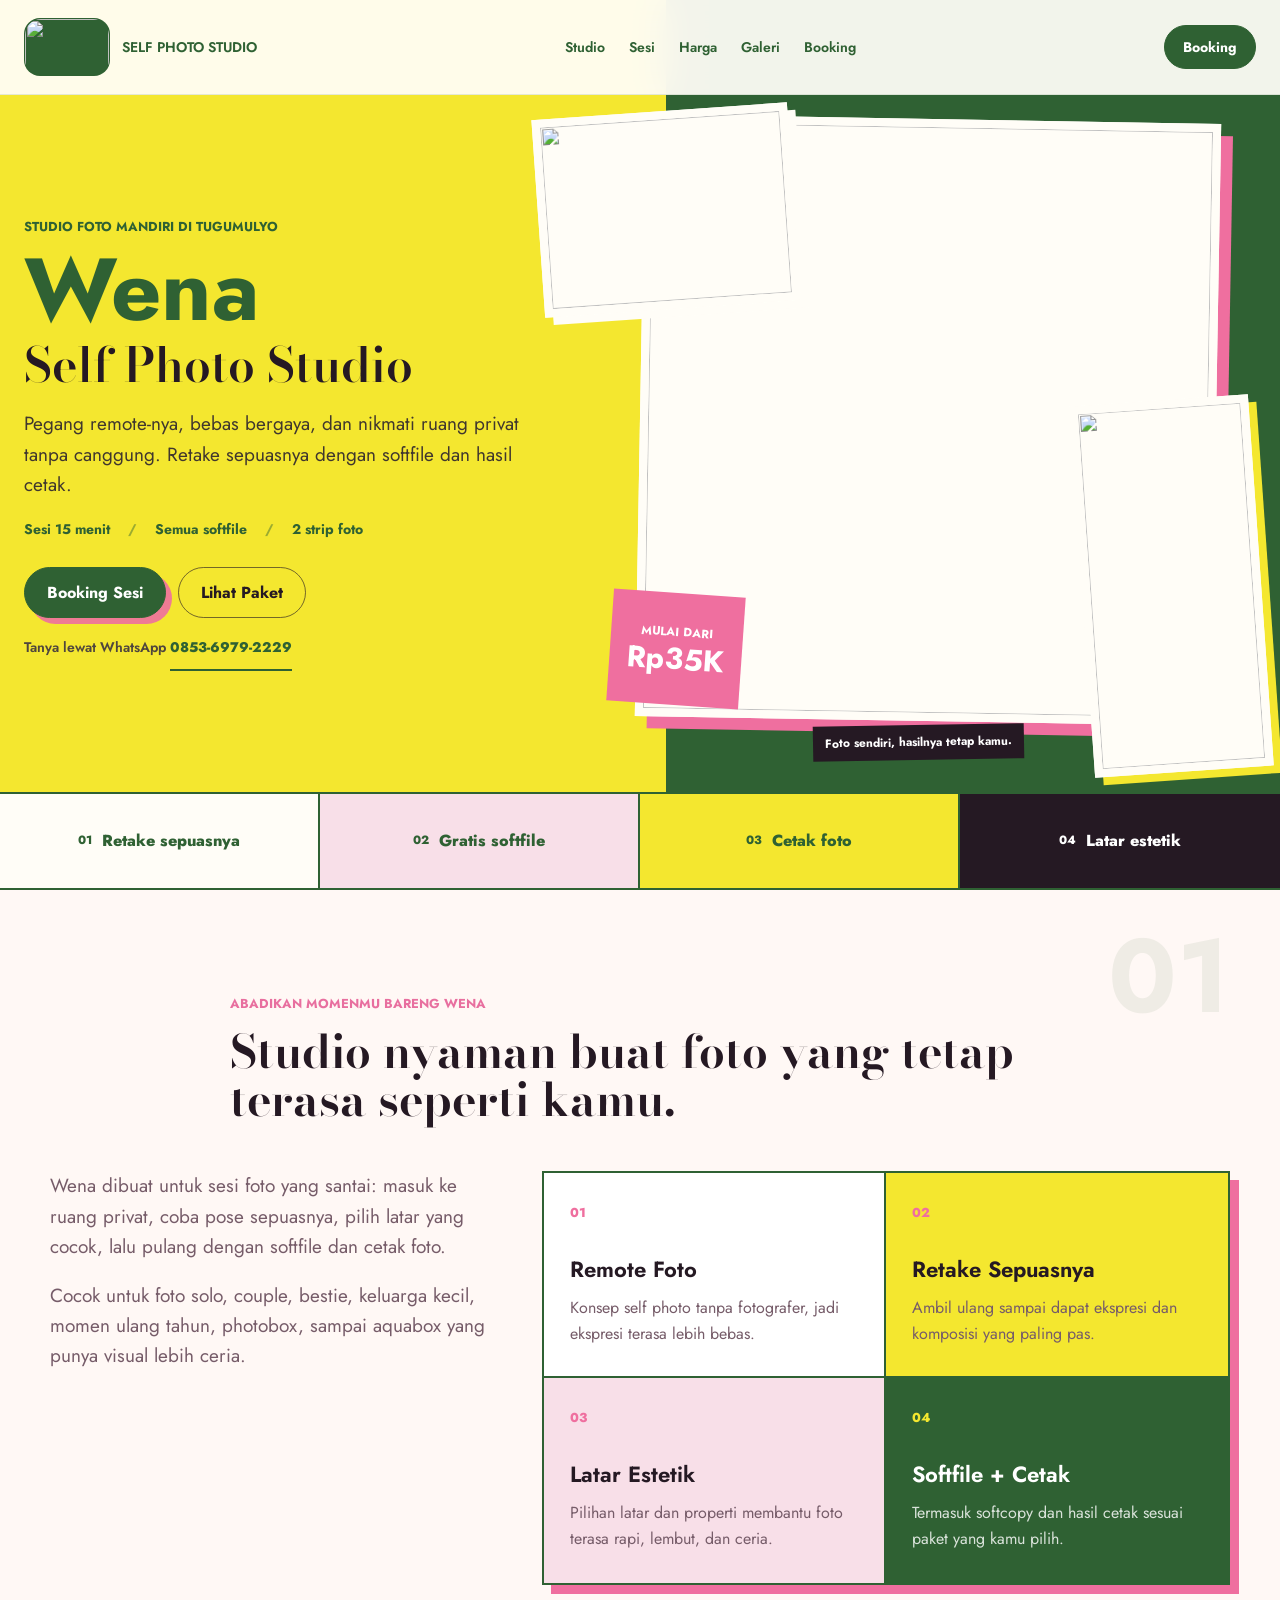
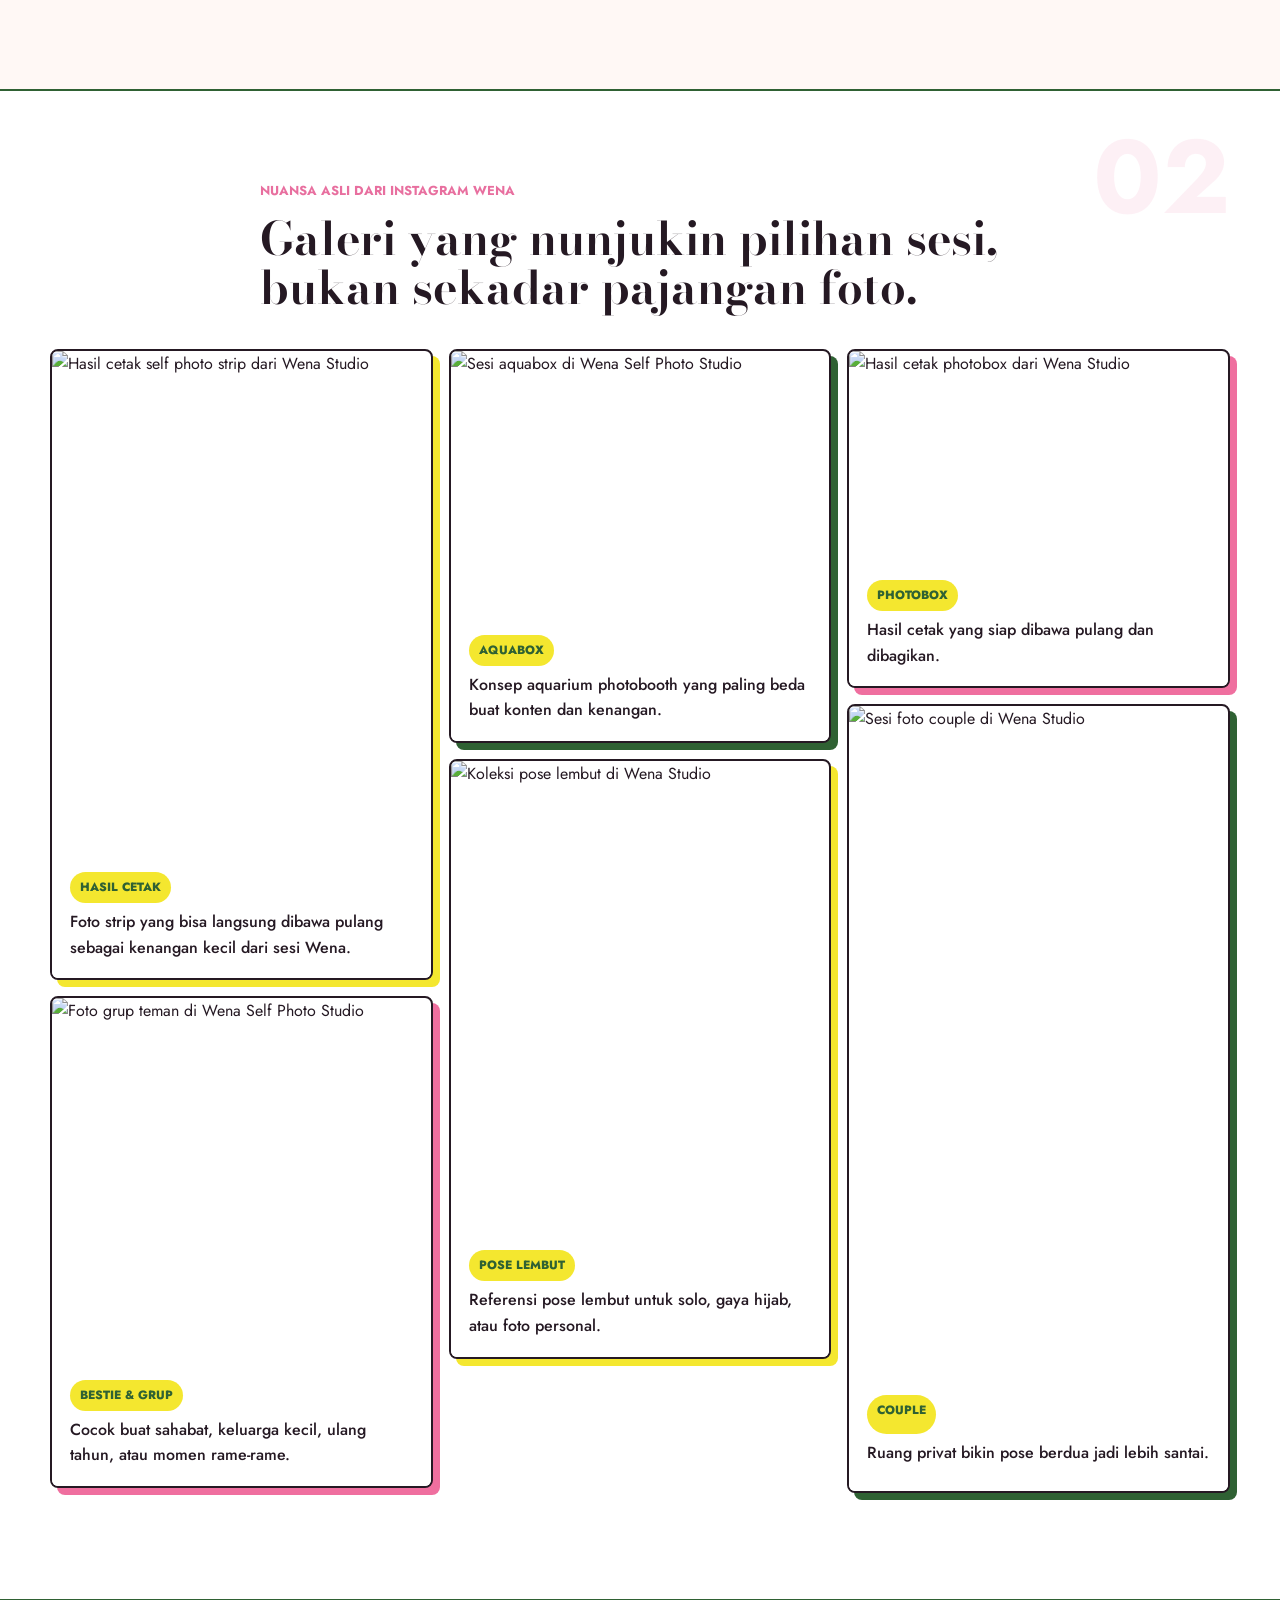
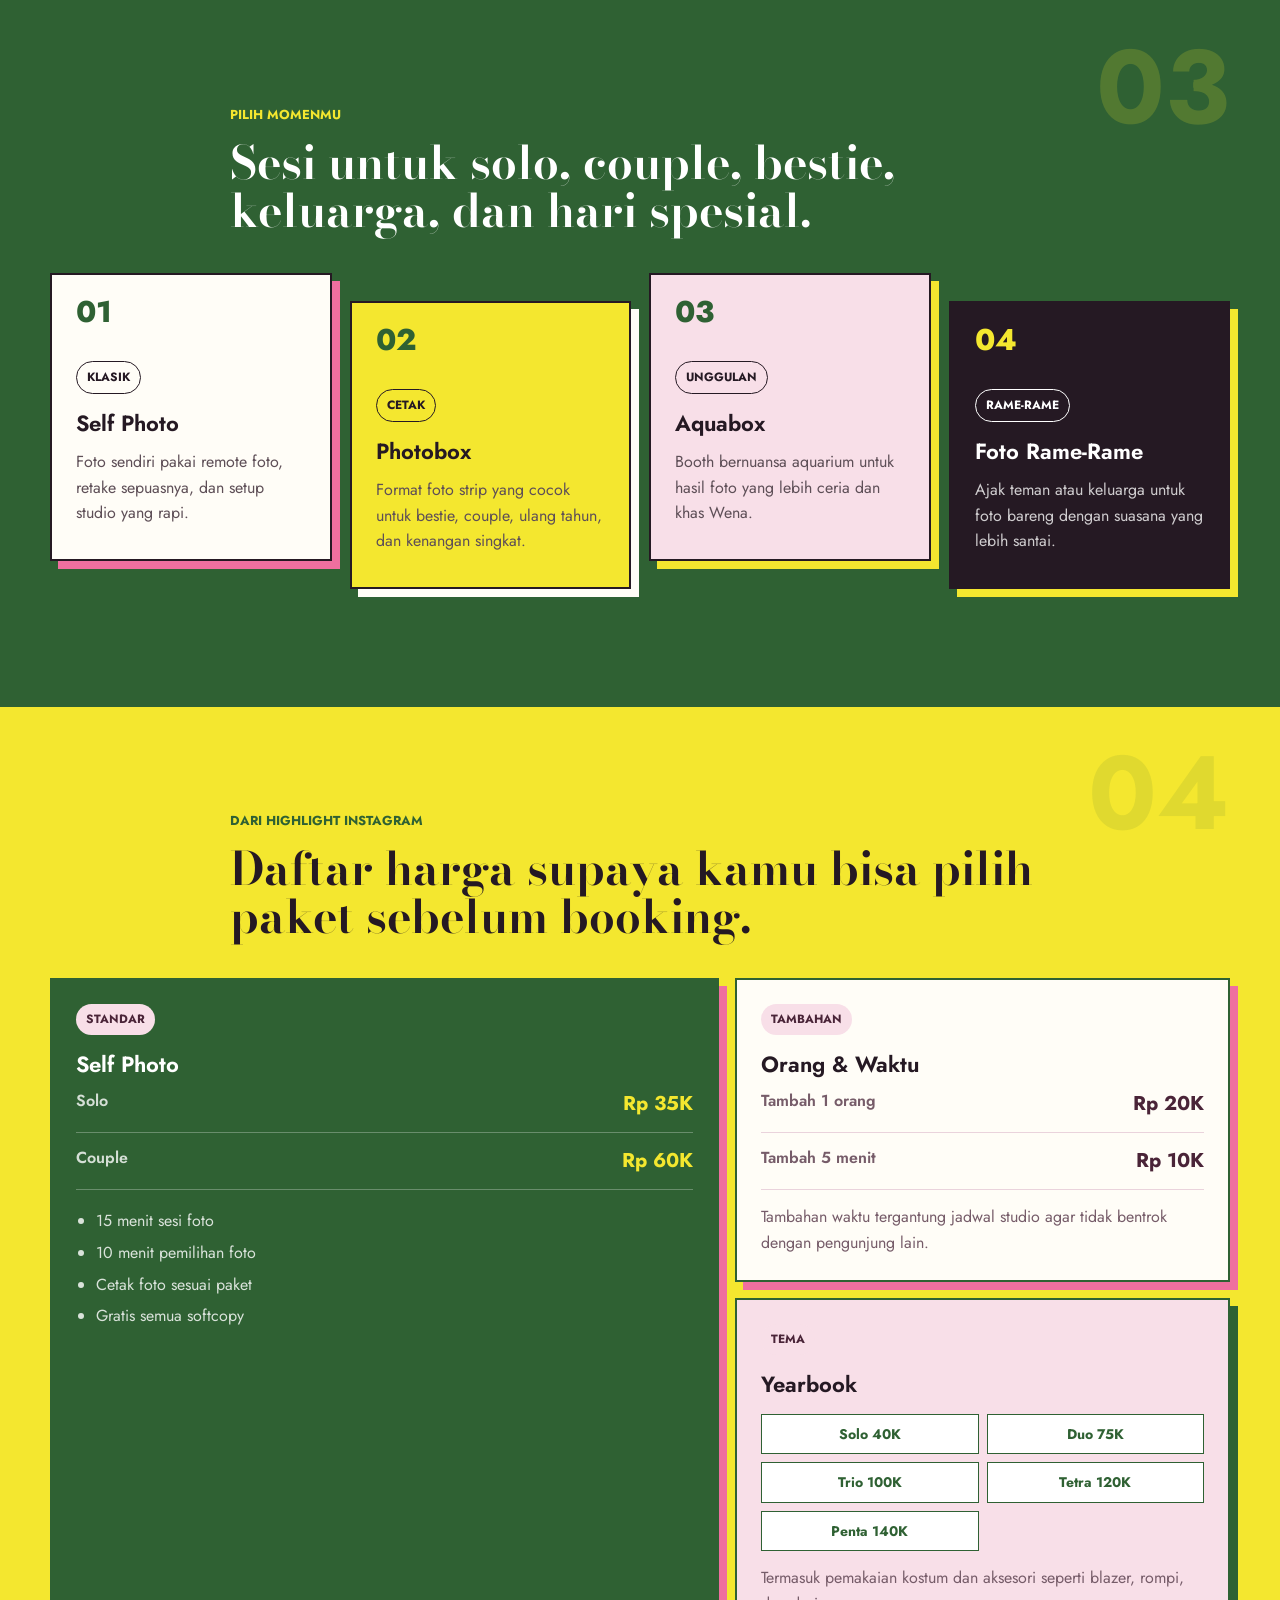
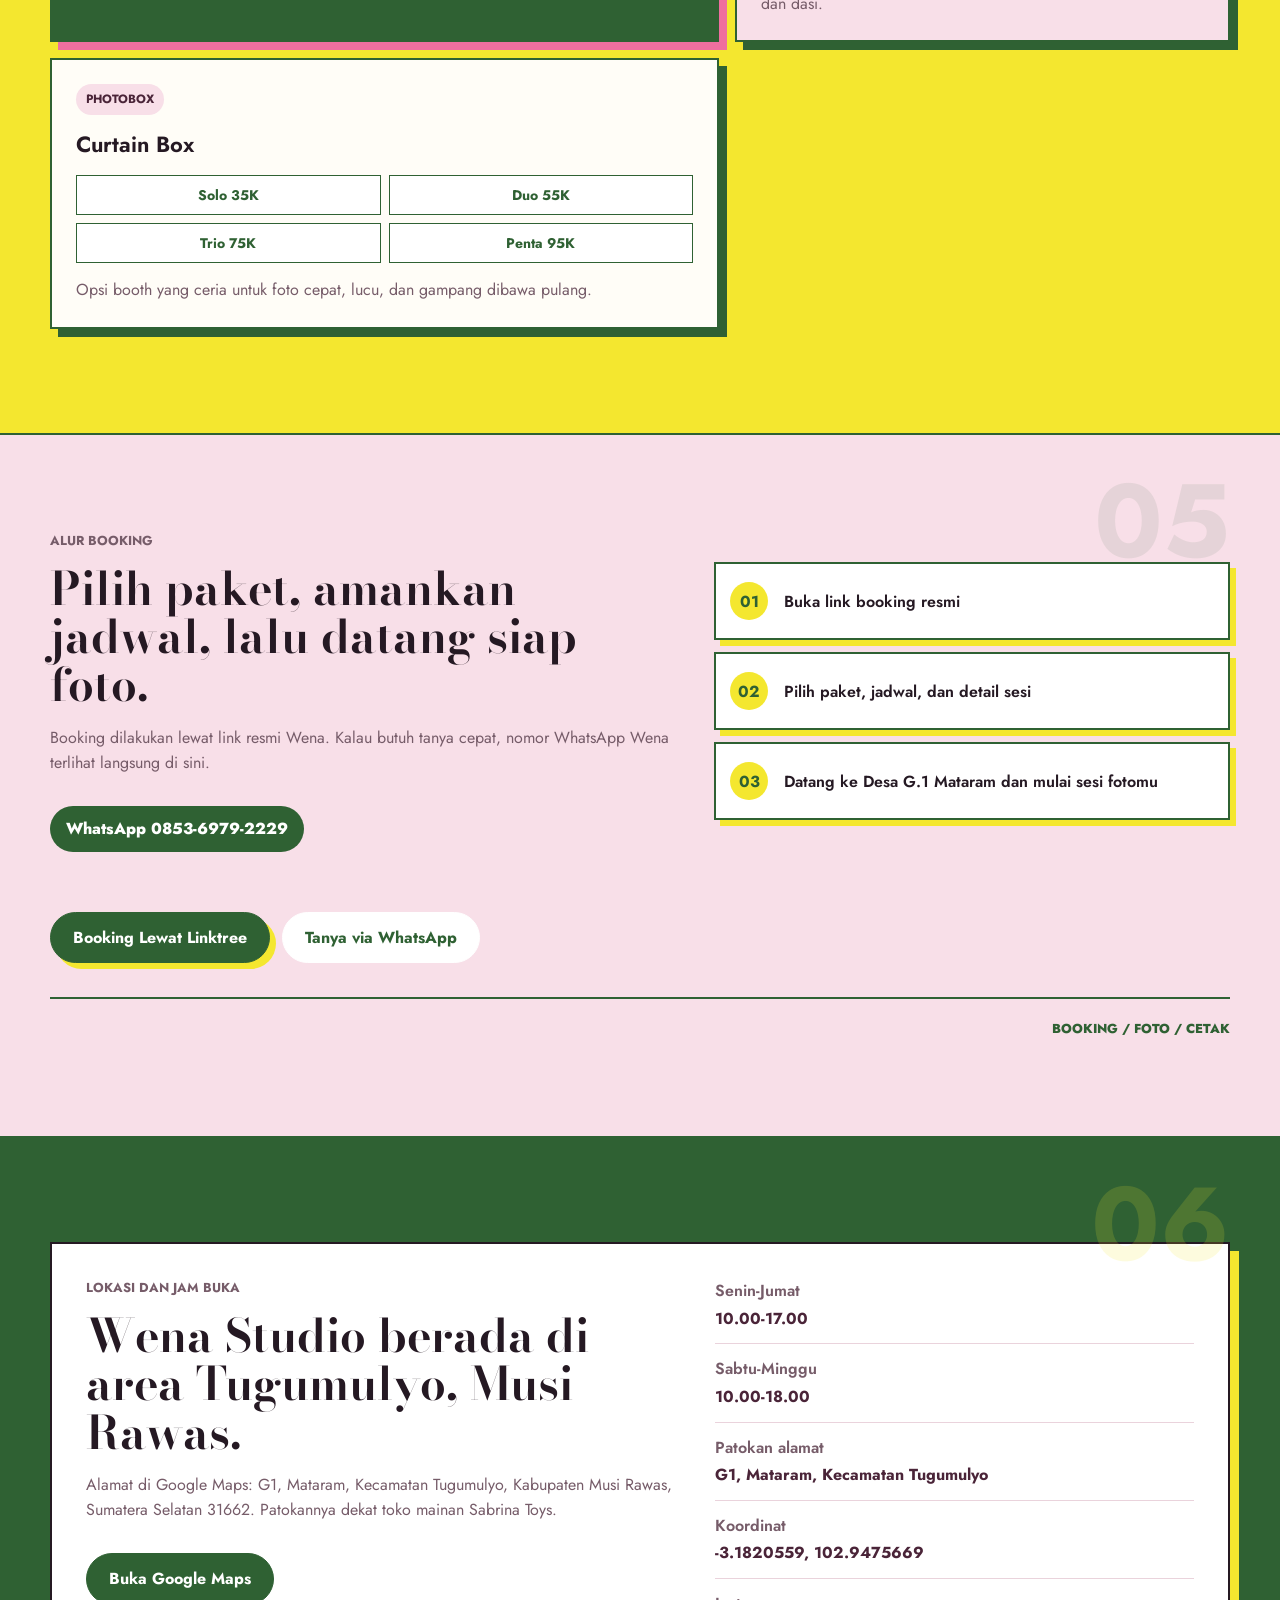
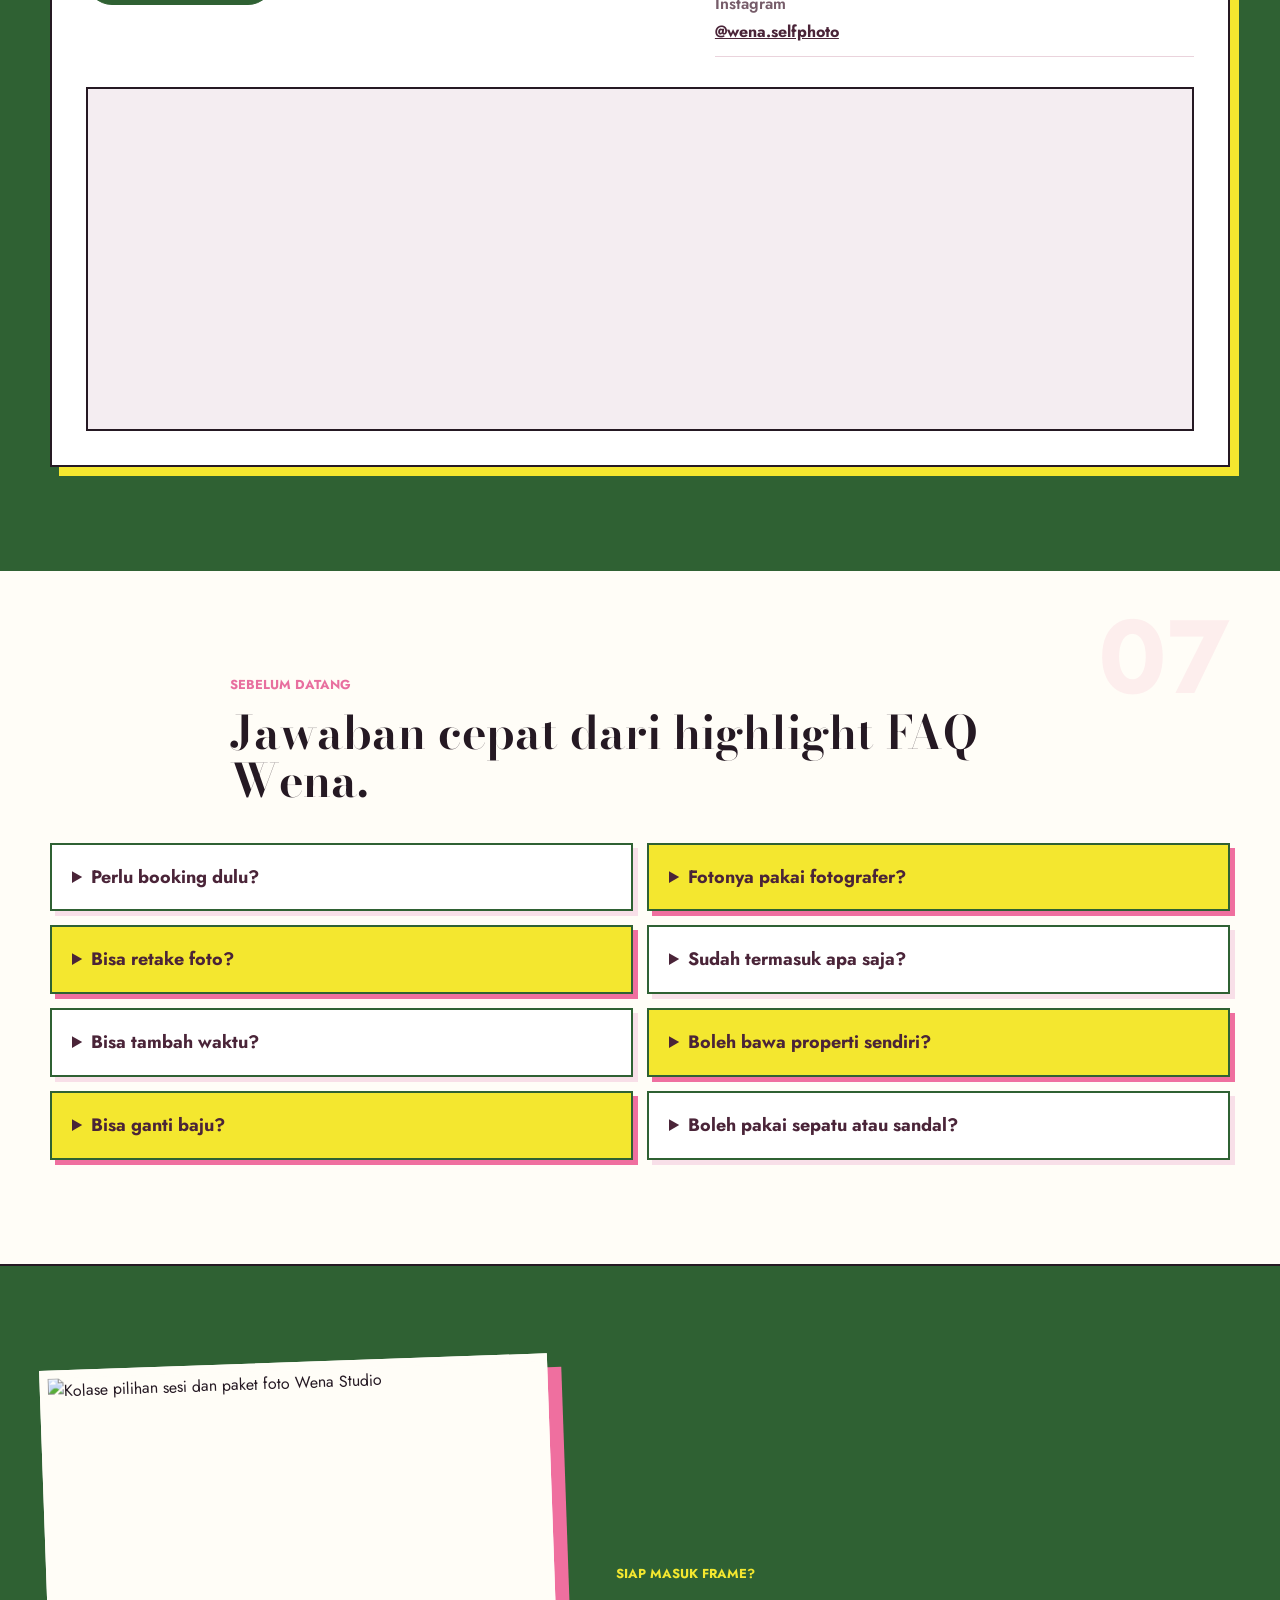
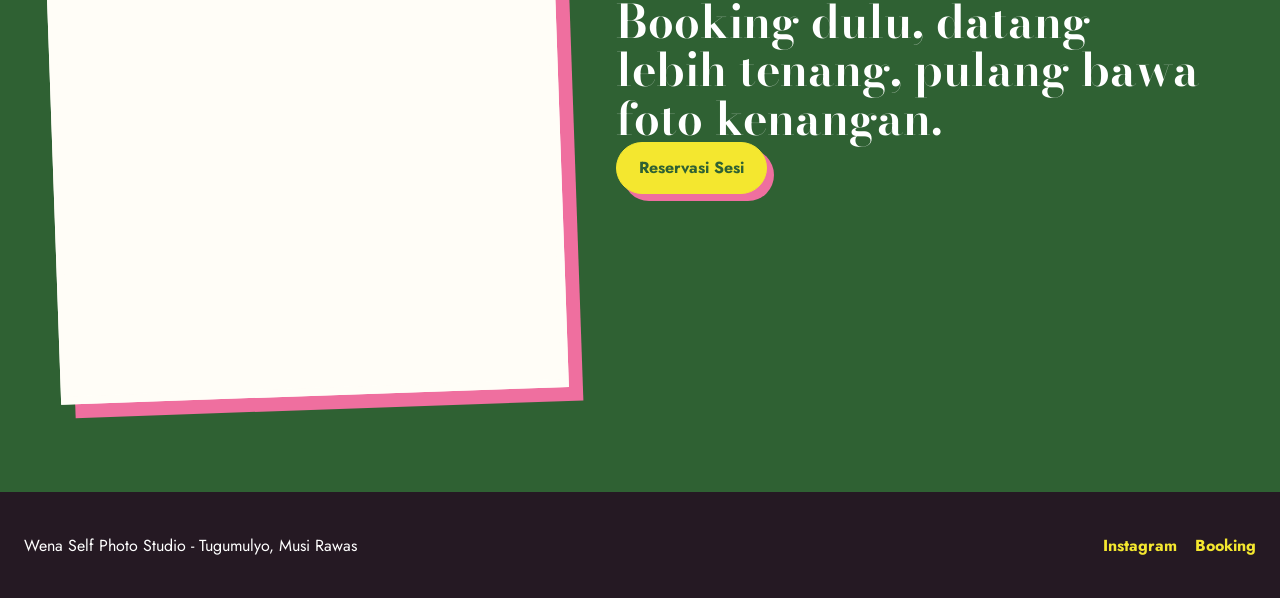
==== index.html @ 8d93d0e4 "Add files via upload" ====
<!doctype html>
<html lang="id">
  <head>
    <meta charset="utf-8">
    <meta name="viewport" content="width=device-width, initial-scale=1">
    <title>Wena Self Photo Studio Tugumulyo | Studio Foto, Photobox, Aquabox</title>
    <meta
      name="description"
      content="Wena Self Photo Studio di Tugumulyo, Musi Rawas. Foto sendiri pakai remote foto, retake sepuasnya, latar estetik, softcopy gratis, dan cetak foto."
    >
    <meta name="robots" content="index, follow">
    <meta name="theme-color" content="#f4e72f">
    <link rel="canonical" href="https://wena.my.id/">
    <meta property="og:type" content="website">
    <meta property="og:url" content="https://wena.my.id/">
    <meta property="og:title" content="Wena Self Photo Studio Tugumulyo">
    <meta
      property="og:description"
      content="Studio self photo di Tugumulyo untuk solo, couple, bestie, ulang tahun, photobox, dan aquabox. Booking Wena lewat link resmi."
    >
    <meta property="og:image" content="https://wena.my.id/assets/images/wena-friends-group-clean.webp">
    <meta property="og:locale" content="id_ID">
    <meta name="twitter:card" content="summary_large_image">
    <link rel="icon" href="assets/images/wena-logo.webp" type="image/webp">
    <link rel="preconnect" href="https://fonts.googleapis.com">
    <link rel="preconnect" href="https://fonts.gstatic.com" crossorigin>
    <link
      href="https://fonts.googleapis.com/css2?family=Bodoni+Moda:wght@500;600;700&family=Jost:wght@300;400;500;600;700&display=swap"
      rel="stylesheet"
    >
    <link rel="stylesheet" href="styles.css">
    <script type="application/ld+json">
      {
        "@context": "https://schema.org",
        "@type": "LocalBusiness",
        "name": "Wena Self Photo Studio",
        "url": "https://wena.my.id/",
        "description": "Studio self photo di Tugumulyo, Musi Rawas dengan ruang privat, retake sepuasnya, latar estetik, photobox, dan aquabox.",
        "image": [
          "https://wena.my.id/assets/images/wena-friends-group-clean.webp",
          "https://wena.my.id/assets/images/wena-aquabox-photobooth.webp",
          "https://wena.my.id/assets/images/wena-self-photo-strip.webp"
        ],
        "telephone": "+6285369792229",
        "priceRange": "Rp 35K-140K",
        "areaServed": [
          "Tugumulyo",
          "Musi Rawas",
          "Lubuk Linggau"
        ],
        "address": {
          "@type": "PostalAddress",
          "streetAddress": "G1, Mataram, Kecamatan Tugumulyo",
          "addressLocality": "Kabupaten Musi Rawas",
          "addressRegion": "Sumatera Selatan",
          "postalCode": "31662",
          "addressCountry": "ID"
        },
        "geo": {
          "@type": "GeoCoordinates",
          "latitude": -3.1820559,
          "longitude": 102.9475669
        },
        "hasMap": "https://www.google.com/maps/place/Wena+Self+Photo+Studio/@-3.1822273,102.9453031,17z/data=!4m6!3m5!1s0x8f5e73d27426d523:0xd4e4910b44405ffa!8m2!3d-3.1820559!4d102.9475669!16s%2Fg%2F11svp9_5lz",
        "openingHoursSpecification": [
          {
            "@type": "OpeningHoursSpecification",
            "dayOfWeek": [
              "Monday",
              "Tuesday",
              "Wednesday",
              "Thursday",
              "Friday"
            ],
            "opens": "10:00",
            "closes": "17:00"
          },
          {
            "@type": "OpeningHoursSpecification",
            "dayOfWeek": [
              "Saturday",
              "Sunday"
            ],
            "opens": "10:00",
            "closes": "18:00"
          }
        ],
        "sameAs": [
          "https://www.instagram.com/wena.selfphoto/",
          "https://linktr.ee/wenastudiofoto"
        ]
      }
    </script>
  </head>
  <body>
    <a class="skip-link" href="#main">Lewati ke konten utama</a>

    <header class="site-header" data-header>
      <a class="brand-mark" href="#top" aria-label="Beranda Wena Self Photo Studio">
        <span class="brand-mark__logo">
          <img src="assets/images/wena-logo-cropped.webp" alt="" width="620" height="460">
        </span>
        <span class="brand-mark__text">Self Photo Studio</span>
      </a>
      <nav class="site-nav" aria-label="Navigasi utama">
        <a href="#studio">Studio</a>
        <a href="#sessions">Sesi</a>
        <a href="#pricelist">Harga</a>
        <a href="#gallery">Galeri</a>
        <a href="#booking">Booking</a>
      </nav>
      <div class="header-actions">
        <a class="header-cta" href="https://linktr.ee/wenastudiofoto" target="_blank" rel="noopener">Booking</a>
      </div>
    </header>

    <main id="main">
      <section class="hero" id="top" aria-labelledby="hero-title">
        <div class="hero__media" aria-hidden="true">
          <figure class="hero-photo hero-photo--main">
            <img src="assets/images/wena-friends-group-clean.webp" alt="" width="720" height="695">
          </figure>
          <figure class="hero-photo hero-photo--aquabox">
            <img src="assets/images/wena-aquabox-photobooth.webp" alt="" width="720" height="535">
          </figure>
          <figure class="hero-photo hero-photo--strip">
            <img src="assets/images/wena-self-photo-strip.webp" alt="" width="720" height="960">
          </figure>
          <p class="hero__price"><span>Mulai dari</span><strong>Rp35K</strong></p>
          <p class="hero__photo-note">Foto sendiri, hasilnya tetap kamu.</p>
        </div>
        <div class="hero__content">
          <p class="eyebrow">Studio foto mandiri di Tugumulyo</p>
          <h1 id="hero-title">
            <span class="hero__brand">Wena</span>
            <span class="hero__descriptor">Self Photo Studio</span>
          </h1>
          <p class="hero__lead">
            Pegang remote-nya, bebas bergaya, dan nikmati ruang privat tanpa canggung.
            Retake sepuasnya dengan softfile dan hasil cetak.
          </p>
          <ul class="hero__highlights" aria-label="Yang termasuk dalam sesi">
            <li>Sesi 15 menit</li>
            <li>Semua softfile</li>
            <li>2 strip foto</li>
          </ul>
          <div class="hero__actions" aria-label="Aksi utama">
            <a class="button button--primary" href="https://linktr.ee/wenastudiofoto" target="_blank" rel="noopener">Booking Sesi</a>
            <a class="button button--ghost" href="#pricelist">Lihat Paket</a>
          </div>
          <p class="hero__phone">Tanya lewat WhatsApp <a href="https://wa.me/6285369792229" target="_blank" rel="noopener">0853-6979-2229</a></p>
        </div>
      </section>

      <section class="intro-band" aria-label="Keunggulan singkat">
        <p>Retake sepuasnya</p>
        <p>Gratis softfile</p>
        <p>Cetak foto</p>
        <p>Latar estetik</p>
      </section>

      <section class="section studio-section" id="studio" aria-labelledby="studio-title">
        <div class="section__heading">
          <p class="eyebrow">Abadikan momenmu bareng Wena</p>
          <h2 id="studio-title">Studio nyaman buat foto yang tetap terasa seperti kamu.</h2>
        </div>
        <div class="studio-layout">
          <div class="studio-copy">
            <p>
              Wena dibuat untuk sesi foto yang santai: masuk ke ruang privat, coba pose
              sepuasnya, pilih latar yang cocok, lalu pulang dengan softfile dan cetak foto.
            </p>
            <p>
              Cocok untuk foto solo, couple, bestie, keluarga kecil, momen ulang tahun,
              photobox, sampai aquabox yang punya visual lebih ceria.
            </p>
          </div>
          <div class="feature-grid" aria-label="Keunggulan studio">
            <article class="feature-card">
              <h3>Remote Foto</h3>
              <p>Konsep self photo tanpa fotografer, jadi ekspresi terasa lebih bebas.</p>
            </article>
            <article class="feature-card">
              <h3>Retake Sepuasnya</h3>
              <p>Ambil ulang sampai dapat ekspresi dan komposisi yang paling pas.</p>
            </article>
            <article class="feature-card">
              <h3>Latar Estetik</h3>
              <p>Pilihan latar dan properti membantu foto terasa rapi, lembut, dan ceria.</p>
            </article>
            <article class="feature-card">
              <h3>Softfile + Cetak</h3>
              <p>Termasuk softcopy dan hasil cetak sesuai paket yang kamu pilih.</p>
            </article>
          </div>
        </div>
      </section>

      <section class="section visual-story" id="gallery" aria-labelledby="gallery-title">
        <div class="section__heading">
          <p class="eyebrow">Nuansa asli dari Instagram Wena</p>
          <h2 id="gallery-title">Galeri yang nunjukin pilihan sesi, bukan sekadar pajangan foto.</h2>
        </div>
        <div class="gallery-showcase">
          <figure class="gallery-feature">
            <img src="assets/images/wena-self-photo-strip.webp" alt="Hasil cetak self photo strip dari Wena Studio" width="720" height="960" loading="lazy">
            <figcaption>
              <span>Hasil Cetak</span>
              Foto strip yang bisa langsung dibawa pulang sebagai kenangan kecil dari sesi Wena.
            </figcaption>
          </figure>
          <figure class="gallery-story gallery-story--tall">
            <img src="assets/images/wena-friends-group-clean.webp" alt="Foto grup teman di Wena Self Photo Studio" width="720" height="695" loading="lazy">
            <figcaption>
              <span>Bestie & Grup</span>
              Cocok buat sahabat, keluarga kecil, ulang tahun, atau momen rame-rame.
            </figcaption>
          </figure>
          <figure class="gallery-story">
            <img src="assets/images/wena-aquabox-photobooth.webp" alt="Sesi aquabox di Wena Self Photo Studio" width="720" height="509" loading="lazy">
            <figcaption>
              <span>Aquabox</span>
              Konsep aquarium photobooth yang paling beda buat konten dan kenangan.
            </figcaption>
          </figure>
          <figure class="gallery-story">
            <img src="assets/images/wena-soft-pose-collection.webp" alt="Koleksi pose lembut di Wena Studio" width="720" height="900" loading="lazy">
            <figcaption>
              <span>Pose Lembut</span>
              Referensi pose lembut untuk solo, gaya hijab, atau foto personal.
            </figcaption>
          </figure>
          <figure class="gallery-story gallery-story--photobox">
            <img src="assets/images/wena-photobox-print.webp" alt="Hasil cetak photobox dari Wena Studio" width="720" height="810" loading="lazy">
            <figcaption>
              <span>Photobox</span>
              Hasil cetak yang siap dibawa pulang dan dibagikan.
            </figcaption>
          </figure>
          <figure class="gallery-story">
            <img src="assets/images/wena-couple-self-photo.webp" alt="Sesi foto couple di Wena Studio" width="720" height="1280" loading="lazy">
            <figcaption>
              <span>Couple</span>
              Ruang privat bikin pose berdua jadi lebih santai.
            </figcaption>
          </figure>
        </div>
      </section>

      <section class="section sessions-section" id="sessions" aria-labelledby="sessions-title">
        <div class="section__heading">
          <p class="eyebrow">Pilih momenmu</p>
          <h2 id="sessions-title">Sesi untuk solo, couple, bestie, keluarga, dan hari spesial.</h2>
        </div>
        <div class="session-grid">
          <article class="session-card">
            <span class="session-card__tag">Klasik</span>
            <h3>Self Photo</h3>
            <p>Foto sendiri pakai remote foto, retake sepuasnya, dan setup studio yang rapi.</p>
          </article>
          <article class="session-card">
            <span class="session-card__tag">Cetak</span>
            <h3>Photobox</h3>
            <p>Format foto strip yang cocok untuk bestie, couple, ulang tahun, dan kenangan singkat.</p>
          </article>
          <article class="session-card session-card--accent">
            <span class="session-card__tag">Unggulan</span>
            <h3>Aquabox</h3>
            <p>Booth bernuansa aquarium untuk hasil foto yang lebih ceria dan khas Wena.</p>
          </article>
          <article class="session-card">
            <span class="session-card__tag">Rame-rame</span>
            <h3>Foto Rame-Rame</h3>
            <p>Ajak teman atau keluarga untuk foto bareng dengan suasana yang lebih santai.</p>
          </article>
        </div>
      </section>

      <section class="section price-section" id="pricelist" aria-labelledby="price-title">
        <div class="section__heading">
          <p class="eyebrow">Dari highlight Instagram</p>
          <h2 id="price-title">Daftar harga supaya kamu bisa pilih paket sebelum booking.</h2>
        </div>
        <div class="price-layout">
          <article class="price-card price-card--main">
            <span class="session-card__tag">Standar</span>
            <h3>Self Photo</h3>
            <div class="price-row">
              <span>Solo</span>
              <strong>Rp 35K</strong>
            </div>
            <div class="price-row">
              <span>Couple</span>
              <strong>Rp 60K</strong>
            </div>
            <ul>
              <li>15 menit sesi foto</li>
              <li>10 menit pemilihan foto</li>
              <li>Cetak foto sesuai paket</li>
              <li>Gratis semua softcopy</li>
            </ul>
          </article>
          <article class="price-card">
            <span class="session-card__tag">Tambahan</span>
            <h3>Orang & Waktu</h3>
            <div class="price-row">
              <span>Tambah 1 orang</span>
              <strong>Rp 20K</strong>
            </div>
            <div class="price-row">
              <span>Tambah 5 menit</span>
              <strong>Rp 10K</strong>
            </div>
            <p>Tambahan waktu tergantung jadwal studio agar tidak bentrok dengan pengunjung lain.</p>
          </article>
          <article class="price-card">
            <span class="session-card__tag">Tema</span>
            <h3>Yearbook</h3>
            <div class="mini-price-grid">
              <span>Solo 40K</span>
              <span>Duo 75K</span>
              <span>Trio 100K</span>
              <span>Tetra 120K</span>
              <span>Penta 140K</span>
            </div>
            <p>Termasuk pemakaian kostum dan aksesori seperti blazer, rompi, dan dasi.</p>
          </article>
          <article class="price-card">
            <span class="session-card__tag">Photobox</span>
            <h3>Curtain Box</h3>
            <div class="mini-price-grid">
              <span>Solo 35K</span>
              <span>Duo 55K</span>
              <span>Trio 75K</span>
              <span>Penta 95K</span>
            </div>
            <p>Opsi booth yang ceria untuk foto cepat, lucu, dan gampang dibawa pulang.</p>
          </article>
        </div>
      </section>

      <section class="section booking-section" id="booking" aria-labelledby="booking-title">
        <div class="booking-panel">
          <div>
            <p class="eyebrow">Alur booking</p>
            <h2 id="booking-title">Pilih paket, amankan jadwal, lalu datang siap foto.</h2>
            <p>
              Booking dilakukan lewat link resmi Wena. Kalau butuh tanya cepat, nomor WhatsApp
              Wena terlihat langsung di sini.
            </p>
            <a class="visible-phone" href="https://wa.me/6285369792229" target="_blank" rel="noopener">WhatsApp 0853-6979-2229</a>
          </div>
          <div class="booking-steps" aria-label="Langkah booking">
            <div>
              <span>01</span>
              <p>Buka link booking resmi</p>
            </div>
            <div>
              <span>02</span>
              <p>Pilih paket, jadwal, dan detail sesi</p>
            </div>
            <div>
              <span>03</span>
              <p>Datang ke Desa G.1 Mataram dan mulai sesi fotomu</p>
            </div>
          </div>
          <div class="booking-actions">
            <a class="button button--primary" href="https://linktr.ee/wenastudiofoto" target="_blank" rel="noopener">Booking Lewat Linktree</a>
            <a class="button button--ghost" href="https://wa.me/6285369792229" target="_blank" rel="noopener">Tanya via WhatsApp</a>
          </div>
        </div>
      </section>

      <section class="section location-section" id="location" aria-labelledby="location-title">
        <div class="location-card">
          <div class="location-copy">
            <p class="eyebrow">Lokasi dan jam buka</p>
            <h2 id="location-title">Wena Studio berada di area Tugumulyo, Musi Rawas.</h2>
            <p>
              Alamat di Google Maps: G1, Mataram, Kecamatan Tugumulyo, Kabupaten Musi Rawas,
              Sumatera Selatan 31662. Patokannya dekat toko mainan Sabrina Toys.
            </p>
            <a
              class="button location-map-link"
              href="https://www.google.com/maps/place/Wena+Self+Photo+Studio/@-3.1822273,102.9453031,17z/data=!4m6!3m5!1s0x8f5e73d27426d523:0xd4e4910b44405ffa!8m2!3d-3.1820559!4d102.9475669!16s%2Fg%2F11svp9_5lz"
              target="_blank"
              rel="noopener"
            >Buka Google Maps</a>
          </div>
          <dl class="hours-list">
            <div>
              <dt>Senin-Jumat</dt>
              <dd>10.00-17.00</dd>
            </div>
            <div>
              <dt>Sabtu-Minggu</dt>
              <dd>10.00-18.00</dd>
            </div>
            <div>
              <dt>Patokan alamat</dt>
              <dd>G1, Mataram, Kecamatan Tugumulyo</dd>
            </div>
            <div>
              <dt>Koordinat</dt>
              <dd>-3.1820559, 102.9475669</dd>
            </div>
            <div>
              <dt>Instagram</dt>
              <dd><a href="https://www.instagram.com/wena.selfphoto/" target="_blank" rel="noopener">@wena.selfphoto</a></dd>
            </div>
          </dl>
          <div class="location-map">
            <iframe
              title="Peta lokasi Wena Self Photo Studio di Tugumulyo"
              src="https://www.google.com/maps?q=-3.1820559,102.9475669&amp;z=17&amp;output=embed"
              width="900"
              height="420"
              loading="lazy"
              referrerpolicy="strict-origin-when-cross-origin"
              allowfullscreen
            ></iframe>
          </div>
        </div>
      </section>

      <section class="section faq-section" id="faq" aria-labelledby="faq-title">
        <div class="section__heading">
          <p class="eyebrow">Sebelum datang</p>
          <h2 id="faq-title">Jawaban cepat dari highlight FAQ Wena.</h2>
        </div>
        <div class="faq-list">
          <details>
            <summary>Perlu booking dulu?</summary>
            <p>Disarankan booking terlebih dahulu supaya tidak antre terlalu lama dan slot lebih jelas.</p>
          </details>
          <details>
            <summary>Fotonya pakai fotografer?</summary>
            <p>Tidak. Wena memakai konsep self photo, jadi kamu foto sendiri menggunakan remote foto.</p>
          </details>
          <details>
            <summary>Bisa retake foto?</summary>
            <p>Bisa. Konsepnya dibuat santai supaya kamu bisa ambil ulang sampai pose terasa pas.</p>
          </details>
          <details>
            <summary>Sudah termasuk apa saja?</summary>
            <p>Dari highlight FAQ: gratis semua softcopy, 2 strip photo, dan 15 menit sesi foto. Detail bisa menyesuaikan paket.</p>
          </details>
          <details>
            <summary>Bisa tambah waktu?</summary>
            <p>Bisa. Tambahan waktu Rp 10K per 5 menit, selama tidak bentrok dengan jadwal pengunjung lain.</p>
          </details>
          <details>
            <summary>Boleh bawa properti sendiri?</summary>
            <p>Boleh. Kamu bisa bawa kue, hiasan, balon, bunga, atau properti lain.</p>
          </details>
          <details>
            <summary>Bisa ganti baju?</summary>
            <p>Bisa. Wena menyediakan tempat ganti baju, tetapi timer tetap berjalan saat pergantian baju.</p>
          </details>
          <details>
            <summary>Boleh pakai sepatu atau sandal?</summary>
            <p>Boleh, asal sepatu atau sandal sudah bersih dan kering sebelum masuk studio dari lantai 1.</p>
          </details>
        </div>
      </section>

      <section class="final-cta" aria-labelledby="final-cta-title">
        <img src="assets/images/wena-session-packages.webp" alt="Kolase pilihan sesi dan paket foto Wena Studio" width="720" height="900" loading="lazy">
        <div>
          <p class="eyebrow">Siap masuk frame?</p>
          <h2 id="final-cta-title">Booking dulu, datang lebih tenang, pulang bawa foto kenangan.</h2>
          <a class="button button--primary" href="https://linktr.ee/wenastudiofoto" target="_blank" rel="noopener">Reservasi Sesi</a>
        </div>
      </section>
    </main>

    <footer class="site-footer">
      <p>Wena Self Photo Studio - Tugumulyo, Musi Rawas</p>
      <div>
        <a href="https://www.instagram.com/wena.selfphoto/" target="_blank" rel="noopener">Instagram</a>
        <a href="https://linktr.ee/wenastudiofoto" target="_blank" rel="noopener">Booking</a>
      </div>
    </footer>

    <script src="script.js"></script>
  </body>
</html>
---- styles.css ----
:root {
  --color-cream: #fff8f5;
  --color-shell: #f8dfe8;
  --color-rose: #e86f9f;
  --color-lavender: #bda8e8;
  --color-plum: #4a2438;
  --color-ink: #251923;
  --color-muted: #765c69;
  --color-mist: #f4edf1;
  --color-line: #ead3dc;
  --color-green: #315b43;
  --color-brand-green: #2f6133;
  --color-brand-yellow: #f4e72f;
  --color-brand-pink: #ef6f9f;
  --color-gold: #c99954;
  --shadow-soft: 0 20px 60px rgba(74, 36, 56, 0.14);
  --shadow-small: 0 10px 30px rgba(74, 36, 56, 0.1);
  --shadow-poster-pink: 9px 9px 0 var(--color-brand-pink);
  --shadow-poster-yellow: 9px 9px 0 var(--color-brand-yellow);
  --radius-sm: 8px;
  --radius-md: 18px;
  --space-page: 24px;
  --container: 1180px;
  --font-display: "Bodoni Moda", Georgia, serif;
  --font-body: "Jost", Arial, sans-serif;
}

* {
  box-sizing: border-box;
}

html {
  scroll-behavior: smooth;
}

body {
  margin: 0;
  background: var(--color-cream);
  color: var(--color-ink);
  font-family: var(--font-body);
  font-size: 16px;
  line-height: 1.6;
}

body::selection {
  background: var(--color-shell);
  color: var(--color-plum);
}

img {
  display: block;
  max-width: 100%;
  height: auto;
}

a {
  color: inherit;
}

button,
a {
  -webkit-tap-highlight-color: transparent;
}

:focus-visible {
  outline: 3px solid rgba(232, 111, 159, 0.45);
  outline-offset: 4px;
}

.skip-link {
  position: fixed;
  left: 16px;
  top: 16px;
  z-index: 20;
  transform: translateY(-140%);
  background: var(--color-plum);
  color: #fff;
  padding: 10px 14px;
  border-radius: var(--radius-sm);
  text-decoration: none;
}

.skip-link:focus {
  transform: translateY(0);
}

.site-header {
  position: fixed;
  top: 0;
  left: 0;
  right: 0;
  z-index: 10;
  display: flex;
  align-items: center;
  justify-content: space-between;
  gap: 20px;
  padding: 18px var(--space-page);
  border-bottom: 1px solid rgba(47, 97, 51, 0.12);
  background: rgba(255, 253, 247, 0.94);
  color: var(--color-brand-green);
  backdrop-filter: blur(18px);
  transition: background-color 220ms ease-out, color 220ms ease-out, box-shadow 220ms ease-out;
}

.site-header.is-scrolled {
  background: rgba(255, 253, 247, 0.97);
  color: var(--color-brand-green);
  box-shadow: 0 8px 30px rgba(74, 36, 56, 0.08);
  backdrop-filter: blur(18px);
}

.brand-mark {
  display: inline-flex;
  align-items: center;
  gap: 12px;
  min-width: 0;
  text-decoration: none;
}

.brand-mark__logo {
  display: inline-grid;
  place-items: center;
  width: 86px;
  height: 58px;
  border: 1px solid rgba(47, 97, 51, 0.2);
  border-radius: 16px;
  overflow: hidden;
  background: #2f6133;
  font-family: var(--font-display);
  font-size: 18px;
  font-weight: 700;
}

.brand-mark__logo img {
  width: 100%;
  height: 100%;
  object-fit: contain;
  border-radius: inherit;
}

.brand-mark__text {
  font-size: 14px;
  font-weight: 600;
  text-transform: uppercase;
  letter-spacing: 0;
}

.site-nav {
  display: flex;
  align-items: center;
  gap: 24px;
  font-size: 14px;
  font-weight: 600;
}

.site-nav a,
.site-footer a {
  text-decoration: none;
}

.site-nav a:hover,
.site-footer a:hover {
  color: var(--color-rose);
}

.header-actions {
  display: flex;
  align-items: center;
  gap: 10px;
  flex-shrink: 0;
}

.header-cta {
  display: inline-flex;
  min-height: 44px;
  align-items: center;
  justify-content: center;
  border-radius: 999px;
  border: 1px solid var(--color-brand-green);
  background: var(--color-brand-green);
  color: #fff;
  padding: 10px 18px;
  font-size: 14px;
  font-weight: 700;
  text-decoration: none;
  transition: background-color 180ms ease-out, color 180ms ease-out, transform 180ms ease-out;
}

.header-cta:hover {
  background: var(--color-brand-yellow);
  color: var(--color-brand-green);
  transform: translateY(-1px);
}

.hero {
  position: relative;
  min-height: 88svh;
  display: grid;
  align-items: center;
  isolation: isolate;
  overflow: hidden;
  padding: 142px var(--space-page) 58px;
  background: var(--color-brand-yellow);
  color: var(--color-ink);
}

.hero__media {
  position: absolute;
  inset: 0;
  z-index: -1;
  pointer-events: none;
}

.hero::before {
  content: "";
  position: absolute;
  inset: 0 0 0 52%;
  z-index: -2;
  background: var(--color-brand-green);
}

.hero-photo {
  position: absolute;
  margin: 0;
  border: 8px solid #fffdf7;
  background: #fffdf7;
  box-shadow: 12px 12px 0 var(--color-brand-pink);
  overflow: hidden;
}

.hero-photo img {
  width: 100%;
  height: 100%;
  object-fit: cover;
  filter: saturate(1.04) contrast(1.02);
}

.hero-photo--main {
  top: 15%;
  right: 5%;
  width: min(45vw, 760px);
  height: 76%;
  transform: rotate(1deg);
}

.hero-photo--main img {
  object-position: center 35%;
}

.hero-photo--aquabox {
  top: 14%;
  right: 38%;
  z-index: 2;
  width: min(20vw, 330px);
  height: 25%;
  transform: rotate(-4deg);
  box-shadow: 8px 8px 0 #fffdf7;
}

.hero-photo--strip {
  right: 1.5%;
  bottom: 2.5%;
  z-index: 3;
  width: min(14vw, 210px);
  height: 47%;
  transform: rotate(-4deg);
  box-shadow: 8px 8px 0 var(--color-brand-yellow);
}

.hero__price {
  position: absolute;
  right: 42%;
  bottom: 11%;
  z-index: 4;
  display: grid;
  place-content: center;
  width: 132px;
  height: 112px;
  margin: 0;
  background: var(--color-brand-pink);
  color: #fff;
  text-align: center;
  transform: rotate(4deg);
}

.hero__price span,
.hero__price strong {
  display: block;
}

.hero__price span {
  font-size: 12px;
  font-weight: 700;
  text-transform: uppercase;
}

.hero__price strong {
  font-size: 30px;
  line-height: 1.1;
}

.hero__photo-note {
  position: absolute;
  right: 20%;
  bottom: 4%;
  z-index: 4;
  margin: 0;
  background: var(--color-ink);
  padding: 8px 12px;
  color: #fff;
  font-size: 12px;
  font-weight: 700;
  transform: rotate(-1deg);
}

.hero__content {
  z-index: 2;
  width: min(600px, 46vw);
}

.eyebrow {
  margin: 0 0 12px;
  color: var(--color-rose);
  font-size: 13px;
  font-weight: 700;
  text-transform: uppercase;
  letter-spacing: 0;
}

.hero .eyebrow {
  color: var(--color-brand-green);
}

h1,
h2,
h3,
p {
  overflow-wrap: anywhere;
}

h1,
h2,
h3 {
  margin: 0;
  color: inherit;
  line-height: 1.05;
}

h1 {
  max-width: 720px;
  font-family: var(--font-display);
  font-size: 74px;
  font-weight: 700;
}

.hero h1 {
  max-width: 590px;
  font-family: var(--font-body);
}

.hero__brand,
.hero__descriptor {
  display: block;
}

.hero__brand {
  color: var(--color-brand-green);
  font-size: 88px;
  font-weight: 700;
  line-height: 0.9;
}

.hero__descriptor {
  margin-top: 12px;
  font-family: var(--font-display);
  font-size: 48px;
  font-weight: 600;
  line-height: 1;
}

h2 {
  font-family: var(--font-display);
  font-size: 46px;
  font-weight: 650;
}

h3 {
  font-size: 22px;
  font-weight: 650;
}

.hero__lead {
  max-width: 540px;
  margin: 20px 0 0;
  color: #40372e;
  font-size: 19px;
}

.hero__highlights {
  display: flex;
  flex-wrap: wrap;
  gap: 8px 18px;
  margin: 18px 0 0;
  padding: 0;
  color: var(--color-brand-green);
  font-size: 14px;
  font-weight: 700;
  list-style: none;
}

.hero__highlights li:not(:last-child)::after {
  content: "/";
  margin-left: 18px;
  color: rgba(47, 97, 51, 0.45);
}

.hero__phone {
  margin: 18px 0 0;
  color: #4f463d;
  font-size: 14px;
  font-weight: 600;
}

.hero__phone a {
  display: inline-flex;
  min-height: 44px;
  align-items: center;
  margin-block: -12px;
  border-bottom: 2px solid var(--color-brand-green);
  color: var(--color-brand-green);
  font-weight: 800;
  text-decoration: none;
}

.hero__actions,
.booking-actions {
  display: flex;
  flex-wrap: wrap;
  gap: 12px;
  margin-top: 26px;
}

.button {
  display: inline-flex;
  min-height: 48px;
  align-items: center;
  justify-content: center;
  border-radius: 999px;
  padding: 12px 22px;
  font-weight: 700;
  text-decoration: none;
  transition: background-color 180ms ease-out, border-color 180ms ease-out, color 180ms ease-out, transform 180ms ease-out;
}

.button:hover {
  transform: translateY(-1px);
}

.button--primary {
  border: 1px solid var(--color-rose);
  background: var(--color-rose);
  color: #fff;
  box-shadow: var(--shadow-small);
}

.hero .button--primary {
  border-color: var(--color-brand-green);
  background: var(--color-brand-green);
  color: #fff;
  box-shadow: 6px 6px 0 rgba(239, 111, 159, 0.9);
}

.hero .button--primary:hover {
  border-color: var(--color-ink);
  background: var(--color-ink);
}

.button--primary:hover {
  background: var(--color-plum);
  border-color: var(--color-plum);
}

.button--ghost {
  border: 1px solid rgba(255, 255, 255, 0.54);
  color: #fff;
}

.hero .button--ghost {
  border-color: rgba(37, 25, 35, 0.62);
  color: var(--color-ink);
}

.hero .button--ghost:hover {
  background: rgba(255, 255, 255, 0.42);
}

.location-card .button--ghost {
  border-color: var(--color-line);
  color: var(--color-plum);
}

.booking-panel .button--ghost {
  border-color: #fff;
  background: #fff;
  color: var(--color-brand-green);
}

.button--ghost:hover {
  background: rgba(255, 255, 255, 0.12);
}

.location-card .button--ghost:hover {
  background: #fff;
}

.booking-panel .button--ghost:hover {
  border-color: var(--color-brand-yellow);
  background: var(--color-brand-yellow);
  color: var(--color-brand-green);
}

.intro-band {
  display: grid;
  grid-template-columns: repeat(4, 1fr);
  counter-reset: intro-item;
  border-top: 2px solid var(--color-brand-green);
  border-bottom: 2px solid var(--color-brand-green);
}

.intro-band p {
  counter-increment: intro-item;
  display: flex;
  min-height: 94px;
  align-items: center;
  justify-content: center;
  gap: 10px;
  margin: 0;
  border-right: 2px solid var(--color-brand-green);
  background: #fffdf7;
  padding: 20px var(--space-page);
  color: var(--color-brand-green);
  font-weight: 800;
  text-align: center;
}

.intro-band p::before {
  content: "0" counter(intro-item);
  font-size: 12px;
  font-weight: 800;
}

.intro-band p:nth-child(2) {
  background: var(--color-shell);
}

.intro-band p:nth-child(3) {
  background: var(--color-brand-yellow);
}

.intro-band p:nth-child(4) {
  border-right: 0;
  background: var(--color-ink);
  color: #fff;
}

.section {
  width: min(var(--container), calc(100% - (var(--space-page) * 2)));
  margin: 0 auto;
  padding: 90px 0;
}

section[id] {
  scroll-margin-top: 96px;
}

.section__heading {
  max-width: 760px;
  margin-bottom: 38px;
}

.studio-section,
.visual-story,
.sessions-section,
.price-section,
.booking-section,
.location-section,
.faq-section {
  position: relative;
  overflow: hidden;
}

.studio-section::before,
.visual-story::before,
.sessions-section::before,
.price-section::before,
.booking-section::before,
.location-section::before,
.faq-section::before {
  position: absolute;
  top: 34px;
  right: max(var(--space-page), calc((100vw - var(--container)) / 2));
  font-family: var(--font-body);
  font-size: 104px;
  font-weight: 700;
  line-height: 1;
  pointer-events: none;
}

.studio-section::before { content: "01"; color: rgba(47, 97, 51, 0.08); }
.visual-story::before { content: "02"; color: rgba(239, 111, 159, 0.1); }
.sessions-section::before { content: "03"; color: rgba(244, 231, 47, 0.18); }
.price-section::before { content: "04"; color: rgba(47, 97, 51, 0.1); }
.booking-section::before { content: "05"; color: rgba(47, 97, 51, 0.09); }
.location-section::before { content: "06"; color: rgba(244, 231, 47, 0.16); }
.faq-section::before { content: "07"; color: rgba(239, 111, 159, 0.1); }

.studio-section {
  width: 100%;
  max-width: none;
  padding: 104px var(--space-page);
  background: #fff8f5;
}

.studio-section > * {
  width: min(var(--container), 100%);
  margin-left: auto;
  margin-right: auto;
}

.studio-section .section__heading {
  max-width: 820px;
  margin-bottom: 48px;
}

.studio-layout {
  display: grid;
  grid-template-columns: 0.8fr 1.2fr;
  gap: 34px;
  align-items: start;
}

.studio-copy {
  color: var(--color-muted);
  font-size: 19px;
}

.studio-copy p {
  margin: 0 0 18px;
}

.feature-grid,
.session-grid {
  display: grid;
  grid-template-columns: repeat(2, minmax(0, 1fr));
  gap: 16px;
}

.feature-card,
.session-card,
.price-card {
  min-height: 190px;
  border: 1px solid var(--color-line);
  border-radius: var(--radius-sm);
  background: rgba(255, 255, 255, 0.78);
  padding: 24px;
  box-shadow: var(--shadow-small);
}

.feature-grid {
  counter-reset: feature-item;
  gap: 0;
  border: 2px solid var(--color-brand-green);
  background: #fff;
  box-shadow: var(--shadow-poster-pink);
}

.feature-card {
  counter-increment: feature-item;
  position: relative;
  min-height: 205px;
  border: 0;
  border-right: 2px solid var(--color-brand-green);
  border-bottom: 2px solid var(--color-brand-green);
  border-radius: 0;
  background: #fff;
  padding: 30px 26px;
  box-shadow: none;
}

.feature-card::before {
  content: "0" counter(feature-item);
  display: block;
  margin-bottom: 34px;
  color: var(--color-brand-pink);
  font-size: 13px;
  font-weight: 800;
}

.feature-card:nth-child(2) {
  border-right: 0;
  background: var(--color-brand-yellow);
}

.feature-card:nth-child(3) {
  border-bottom: 0;
  background: var(--color-shell);
}

.feature-card:nth-child(4) {
  border-right: 0;
  border-bottom: 0;
  background: var(--color-brand-green);
  color: #fff;
}

.feature-card:nth-child(4) p {
  color: rgba(255, 255, 255, 0.82);
}

.feature-card:nth-child(4)::before {
  color: var(--color-brand-yellow);
}

.feature-card p,
.session-card p,
.price-card p {
  margin: 14px 0 0;
  color: var(--color-muted);
}

.visual-story {
  width: 100%;
  max-width: none;
  padding-left: var(--space-page);
  padding-right: var(--space-page);
  border-top: 2px solid var(--color-brand-green);
  border-bottom: 2px solid var(--color-brand-green);
  background: #fff;
}

.visual-story .section__heading {
  width: min(var(--container), 100%);
  margin-left: auto;
  margin-right: auto;
}

.gallery-grid {
  display: grid;
  grid-template-columns: 1.2fr 0.8fr 0.8fr;
  grid-auto-rows: 300px;
  gap: 14px;
  width: min(var(--container), 100%);
  margin: 0 auto;
}

.gallery-item {
  position: relative;
  overflow: hidden;
  min-height: 0;
  margin: 0;
  border-radius: var(--radius-sm);
  background: var(--color-mist);
}

.gallery-item--wide {
  grid-row: span 2;
}

.gallery-item img {
  width: 100%;
  height: 100%;
  object-fit: cover;
  transition: transform 320ms ease-out;
}

.gallery-item:hover img {
  transform: scale(1.025);
}

.gallery-item figcaption {
  position: absolute;
  left: 14px;
  bottom: 14px;
  border-radius: 999px;
  background: rgba(37, 25, 35, 0.74);
  color: #fff;
  padding: 7px 12px;
  font-size: 13px;
  font-weight: 700;
}

.gallery-showcase {
  columns: 3 280px;
  column-gap: 16px;
  width: min(var(--container), 100%);
  margin: 0 auto;
}

.gallery-feature,
.gallery-story {
  position: relative;
  display: inline-block;
  width: 100%;
  break-inside: avoid;
  overflow: hidden;
  margin: 0 0 16px;
  border: 2px solid var(--color-ink);
  border-radius: var(--radius-sm);
  background: #fff;
  box-shadow: 7px 7px 0 var(--color-brand-yellow);
  vertical-align: top;
}

.gallery-showcase figure:nth-child(3n + 2) {
  box-shadow: 7px 7px 0 var(--color-brand-pink);
}

.gallery-showcase figure:nth-child(3n) {
  box-shadow: 7px 7px 0 var(--color-brand-green);
}

.gallery-feature {
  min-height: 0;
}

.gallery-feature img,
.gallery-story img {
  width: 100%;
  height: auto;
  object-fit: contain;
}

.gallery-story--photobox img {
  aspect-ratio: 16 / 9;
  object-fit: cover;
  object-position: center top;
}

.gallery-feature:hover img,
.gallery-story:hover img {
  transform: none;
}

.gallery-feature figcaption,
.gallery-story figcaption {
  display: grid;
  gap: 6px;
  min-height: 112px;
  background: #fff;
  color: var(--color-ink);
  padding: 16px 18px 18px;
  font-weight: 500;
}

.gallery-feature figcaption span,
.gallery-story figcaption span {
  display: inline-flex;
  width: fit-content;
  border-radius: 999px;
  background: var(--color-brand-yellow);
  color: var(--color-brand-green);
  padding: 6px 10px;
  font-size: 12px;
  font-weight: 800;
  text-transform: uppercase;
  letter-spacing: 0;
}

.gallery-story--tall {
  grid-row: auto;
}

.sessions-section {
  width: 100%;
  max-width: none;
  padding: 104px var(--space-page) 118px;
  background: var(--color-brand-green);
  color: #fff;
}

.sessions-section > * {
  width: min(var(--container), 100%);
  margin-left: auto;
  margin-right: auto;
}

.sessions-section .section__heading {
  max-width: 820px;
}

.sessions-section .eyebrow {
  color: var(--color-brand-yellow);
}

.sessions-section .session-grid {
  counter-reset: session-item;
  grid-template-columns: repeat(4, minmax(0, 1fr));
  gap: 18px;
  align-items: start;
}

.session-card__tag {
  display: inline-flex;
  border-radius: 999px;
  background: var(--color-shell);
  color: var(--color-plum);
  padding: 6px 10px;
  margin-bottom: 18px;
  font-size: 12px;
  font-weight: 700;
  text-transform: uppercase;
  letter-spacing: 0;
}

.sessions-section .session-card {
  counter-increment: session-item;
  position: relative;
  min-height: 288px;
  border: 2px solid var(--color-ink);
  border-radius: 0;
  background: #fffdf7;
  color: var(--color-ink);
  padding: 86px 24px 26px;
  box-shadow: 8px 8px 0 var(--color-brand-pink);
}

.sessions-section .session-card::before {
  content: "0" counter(session-item);
  position: absolute;
  top: 22px;
  left: 24px;
  color: var(--color-brand-green);
  font-size: 30px;
  font-weight: 800;
  line-height: 1;
}

.sessions-section .session-card:nth-child(2) {
  margin-top: 28px;
  background: var(--color-brand-yellow);
  box-shadow: 8px 8px 0 #fffdf7;
}

.sessions-section .session-card:nth-child(3) {
  background: var(--color-shell);
  color: var(--color-ink);
  box-shadow: 8px 8px 0 var(--color-brand-yellow);
}

.sessions-section .session-card:nth-child(4) {
  margin-top: 28px;
  background: var(--color-ink);
  color: #fff;
  box-shadow: 8px 8px 0 var(--color-brand-yellow);
}

.sessions-section .session-card p,
.sessions-section .session-card--accent p {
  color: #5e4f57;
}

.sessions-section .session-card:nth-child(4) p {
  color: rgba(255, 255, 255, 0.78);
}

.sessions-section .session-card:nth-child(4)::before {
  color: var(--color-brand-yellow);
}

.sessions-section .session-card__tag,
.sessions-section .session-card--accent .session-card__tag {
  border: 1px solid currentColor;
  background: transparent;
  color: inherit;
}

.session-card--accent {
  background: var(--color-green);
  color: #fff;
}

.session-card--accent p {
  color: rgba(255, 255, 255, 0.82);
}

.session-card--accent .session-card__tag {
  background: rgba(255, 255, 255, 0.14);
  color: #fff;
}

.price-section {
  width: 100%;
  max-width: none;
  padding: 104px var(--space-page);
  background: var(--color-brand-yellow);
}

.price-section > * {
  width: min(var(--container), 100%);
  margin-left: auto;
  margin-right: auto;
}

.price-section .section__heading {
  max-width: 820px;
}

.price-section .eyebrow {
  color: var(--color-brand-green);
}

.price-layout {
  display: grid;
  grid-template-columns: 1.15fr 0.85fr;
  gap: 16px;
}

.price-card {
  min-height: 240px;
  border: 2px solid var(--color-brand-green);
  border-radius: 0;
  background: #fffdf7;
  box-shadow: 8px 8px 0 var(--color-brand-pink);
}

.price-card--main {
  grid-row: span 2;
  background: var(--color-brand-green);
  color: #fff;
  box-shadow: 8px 8px 0 var(--color-brand-pink);
}

.price-card--main p,
.price-card--main ul,
.price-card--main .price-row span {
  color: rgba(255, 255, 255, 0.8);
}

.price-card--main .price-row {
  border-color: rgba(255, 255, 255, 0.28);
}

.price-card--main .price-row strong {
  color: var(--color-brand-yellow);
}

.price-section .price-card:nth-child(3) {
  background: var(--color-shell);
  box-shadow: 8px 8px 0 var(--color-brand-green);
}

.price-section .price-card:nth-child(4) {
  box-shadow: 8px 8px 0 var(--color-brand-green);
}

.price-card ul {
  margin: 18px 0 0;
  padding-left: 20px;
  color: var(--color-muted);
}

.price-card li + li {
  margin-top: 6px;
}

.price-section .price-card--main ul {
  color: rgba(255, 255, 255, 0.82);
}

.price-row {
  display: flex;
  justify-content: space-between;
  gap: 14px;
  border-bottom: 1px solid var(--color-line);
  padding: 12px 0;
}

.price-row span {
  color: var(--color-muted);
  font-weight: 600;
}

.price-row strong {
  color: var(--color-plum);
  font-size: 20px;
}

.mini-price-grid {
  display: grid;
  grid-template-columns: repeat(2, minmax(0, 1fr));
  gap: 8px;
  margin-top: 18px;
}

.mini-price-grid span {
  border: 1px solid var(--color-brand-green);
  border-radius: 0;
  background: #fff;
  color: var(--color-brand-green);
  padding: 8px 10px;
  font-size: 14px;
  font-weight: 700;
  text-align: center;
}

.booking-section {
  width: 100%;
  max-width: none;
  padding: 96px var(--space-page);
  background: var(--color-shell);
  color: var(--color-ink);
  border-top: 2px solid var(--color-brand-green);
  border-bottom: 2px solid var(--color-brand-green);
}

.booking-panel {
  display: grid;
  grid-template-columns: 1.1fr 0.9fr;
  gap: 34px;
  width: min(var(--container), 100%);
  margin: 0 auto;
  align-items: center;
}

.booking-panel::after {
  content: "BOOKING / FOTO / CETAK";
  grid-column: 1 / -1;
  border-top: 2px solid var(--color-brand-green);
  padding-top: 20px;
  color: var(--color-brand-green);
  font-size: 13px;
  font-weight: 800;
  text-align: right;
}

.booking-panel p {
  max-width: 640px;
  color: var(--color-muted);
}

.booking-panel .button--primary {
  border-color: var(--color-brand-green);
  background: var(--color-brand-green);
  box-shadow: 6px 6px 0 var(--color-brand-yellow);
}

.booking-panel .button--primary:hover {
  border-color: var(--color-ink);
  background: var(--color-ink);
}

.visible-phone {
  display: inline-flex;
  width: fit-content;
  min-height: 46px;
  align-items: center;
  justify-content: center;
  border-radius: 999px;
  background: var(--color-brand-green);
  color: #fff;
  padding: 10px 16px;
  margin-top: 14px;
  font-weight: 800;
  text-decoration: none;
}

.visible-phone:hover {
  background: var(--color-ink);
}

.booking-steps {
  display: grid;
  gap: 12px;
}

.booking-steps div {
  display: grid;
  grid-template-columns: 54px 1fr;
  align-items: center;
  min-height: 78px;
  border: 2px solid var(--color-brand-green);
  border-radius: 0;
  padding: 14px;
  background: #fff;
  box-shadow: 6px 6px 0 var(--color-brand-yellow);
}

.booking-steps span {
  display: inline-grid;
  place-items: center;
  width: 38px;
  height: 38px;
  border-radius: 999px;
  background: var(--color-brand-yellow);
  color: var(--color-brand-green);
  font-weight: 700;
}

.booking-steps p {
  margin: 0;
  color: var(--color-ink);
  font-weight: 600;
}

.location-card {
  display: grid;
  grid-template-columns: 1fr 0.8fr;
  gap: 30px;
  width: min(var(--container), 100%);
  margin: 0 auto;
  border: 2px solid var(--color-ink);
  border-radius: 0;
  background: #fff;
  padding: 34px;
  box-shadow: var(--shadow-poster-yellow);
}

.location-section {
  width: 100%;
  max-width: none;
  padding: 104px var(--space-page);
  background: var(--color-brand-green);
}

.location-card p {
  color: var(--color-muted);
}

.location-map-link {
  margin-top: 14px;
  border: 1px solid var(--color-brand-green);
  background: var(--color-brand-green);
  color: #fff;
}

.location-map-link:hover {
  border-color: var(--color-ink);
  background: var(--color-ink);
}

.location-map {
  grid-column: 1 / -1;
  min-height: 340px;
  overflow: hidden;
  border: 2px solid var(--color-ink);
  border-radius: 0;
  background: var(--color-mist);
}

.location-map iframe {
  display: block;
  width: 100%;
  height: 100%;
  min-height: 340px;
  border: 0;
}

.hours-list {
  display: grid;
  gap: 12px;
  margin: 0;
}

.hours-list div {
  border-bottom: 1px solid var(--color-line);
  padding-bottom: 12px;
}

.hours-list dt {
  color: var(--color-muted);
  font-weight: 600;
}

.hours-list dd {
  margin: 2px 0 0;
  color: var(--color-plum);
  font-weight: 700;
}

.hours-list dd a {
  display: inline-flex;
  min-height: 44px;
  align-items: center;
  margin-block: -10px;
}

.faq-list {
  display: grid;
  grid-template-columns: repeat(2, minmax(0, 1fr));
  gap: 14px;
}

.faq-section {
  width: 100%;
  max-width: none;
  padding: 104px var(--space-page);
  background: #fffdf7;
}

.faq-section > * {
  width: min(var(--container), 100%);
  margin-left: auto;
  margin-right: auto;
}

.faq-section .section__heading {
  max-width: 820px;
}

.faq-list details {
  border: 2px solid var(--color-brand-green);
  border-radius: 0;
  background: #fff;
  padding: 18px 20px;
  box-shadow: 5px 5px 0 var(--color-shell);
}

.faq-list details:nth-child(4n + 2),
.faq-list details:nth-child(4n + 3) {
  background: var(--color-brand-yellow);
  box-shadow: 5px 5px 0 var(--color-brand-pink);
}

.faq-list summary {
  cursor: pointer;
  color: var(--color-plum);
  padding-block: 8px;
  margin-block: -8px;
  font-size: 18px;
  font-weight: 700;
}

.faq-list p {
  margin: 12px 0 0;
  color: var(--color-muted);
}

.final-cta {
  display: grid;
  grid-template-columns: 0.8fr 1fr;
  gap: 38px;
  align-items: center;
  width: 100%;
  margin: 0;
  border-top: 2px solid var(--color-ink);
  border-radius: 0;
  background: var(--color-brand-green);
  padding: 96px max(var(--space-page), calc((100vw - var(--container)) / 2));
}

.final-cta img {
  width: 100%;
  height: auto;
  aspect-ratio: 4 / 5;
  object-fit: contain;
  border: 8px solid #fffdf7;
  border-radius: 0;
  background: #fffdf7;
  box-shadow: 14px 14px 0 var(--color-brand-pink);
  transform: rotate(-2deg);
}

.final-cta div {
  padding: 20px;
}

.final-cta h2 {
  max-width: 620px;
  color: #fff;
}

.final-cta .eyebrow {
  color: var(--color-brand-yellow);
}

.final-cta .button--primary {
  border-color: var(--color-brand-yellow);
  background: var(--color-brand-yellow);
  color: var(--color-brand-green);
  box-shadow: 7px 7px 0 var(--color-brand-pink);
}

.final-cta .button--primary:hover {
  border-color: #fff;
  background: #fff;
}

.site-footer {
  display: flex;
  align-items: center;
  justify-content: space-between;
  gap: 20px;
  border-top: 2px solid var(--color-ink);
  background: var(--color-ink);
  padding: 30px var(--space-page);
  color: #fff;
}

.site-footer p {
  margin: 0;
}

.site-footer div {
  display: flex;
  gap: 18px;
  font-weight: 700;
}

.site-footer a {
  display: inline-flex;
  min-height: 44px;
  align-items: center;
  color: var(--color-brand-yellow);
}

@media (max-width: 900px) {
  .site-nav {
    display: none;
  }

  h1 {
    font-size: 52px;
  }

  h2 {
    font-size: 36px;
  }

  .hero {
    min-height: 88svh;
    padding-top: 130px;
  }

  .hero__content {
    width: 50%;
  }

  .hero__brand {
    font-size: 68px;
  }

  .hero__descriptor {
    font-size: 36px;
  }

  .hero-photo--main {
    right: 3%;
    width: 47%;
  }

  .hero-photo--aquabox {
    right: 36%;
  }

  .studio-layout,
  .booking-panel,
  .location-card,
  .final-cta {
    grid-template-columns: 1fr;
  }

  .studio-section,
  .sessions-section,
  .price-section,
  .booking-section,
  .location-section,
  .faq-section {
    padding-top: 84px;
    padding-bottom: 84px;
  }

  .studio-section::before,
  .visual-story::before,
  .sessions-section::before,
  .price-section::before,
  .booking-section::before,
  .location-section::before,
  .faq-section::before {
    top: 28px;
    font-size: 76px;
  }

  .sessions-section .session-grid {
    grid-template-columns: repeat(2, minmax(0, 1fr));
  }

  .intro-band {
    grid-template-columns: repeat(2, 1fr);
  }

  .intro-band p:nth-child(even) {
    border-right: 0;
  }

  .intro-band p:nth-child(-n + 2) {
    border-bottom: 2px solid var(--color-brand-green);
  }

  .gallery-grid {
    grid-template-columns: 1fr 1fr;
    grid-auto-rows: 240px;
  }

  .gallery-showcase {
    columns: 2;
  }

  .gallery-feature {
    min-height: 0;
  }

  .gallery-item--wide {
    grid-column: span 2;
    grid-row: span 1;
  }

  .final-cta img {
    width: min(480px, 92%);
    height: auto;
    margin: 0 auto;
  }
}

@media (max-width: 620px) {
  :root {
    --space-page: 18px;
  }

  .site-header {
    padding-top: 14px;
    padding-bottom: 14px;
  }

  .brand-mark__logo {
    width: 70px;
    height: 48px;
    border-radius: 14px;
    font-size: 16px;
  }

  .brand-mark__text {
    display: none;
  }

  .header-cta {
    display: inline-flex;
    min-height: 44px;
    padding: 9px 18px;
    font-size: 13px;
    white-space: nowrap;
  }

  .header-actions {
    gap: 8px;
  }

  .hero {
    min-height: 84svh;
    align-items: start;
    padding-top: 104px;
    padding-bottom: 282px;
  }

  .hero::before {
    inset: auto 0 0;
    height: 32%;
  }

  .hero__content {
    width: 100%;
  }

  .hero-photo--main {
    inset: auto 18px 18px;
    width: auto;
    height: 238px;
    border-width: 6px;
    transform: none;
    box-shadow: 8px 8px 0 var(--color-brand-pink);
  }

  .hero-photo--main img {
    object-position: center 36%;
  }

  .hero-photo--aquabox {
    display: none;
  }

  .hero-photo--strip {
    right: 5px;
    bottom: 7px;
    width: 82px;
    height: 142px;
    border-width: 5px;
    box-shadow: 5px 5px 0 var(--color-brand-yellow);
  }

  .hero__price {
    right: auto;
    bottom: 210px;
    left: 10px;
    width: 100px;
    height: 80px;
  }

  .hero__price strong {
    font-size: 24px;
  }

  .hero__photo-note {
    right: 84px;
    bottom: 10px;
    font-size: 10px;
  }

  h1 {
    font-size: 42px;
  }

  .hero__brand {
    font-size: 58px;
  }

  .hero__descriptor {
    margin-top: 8px;
    font-size: 32px;
  }

  h2 {
    font-size: 31px;
  }

  .hero__lead,
  .studio-copy {
    font-size: 17px;
  }

  .hero__lead {
    margin-top: 14px;
    font-size: 16px;
    line-height: 1.5;
  }

  .hero__highlights {
    gap: 5px 10px;
    margin-top: 12px;
    font-size: 12px;
  }

  .hero__highlights li:not(:last-child)::after {
    margin-left: 10px;
  }

  .booking-actions {
    flex-direction: column;
    align-items: stretch;
    margin-top: 24px;
  }

  .hero__actions {
    display: grid;
    grid-template-columns: 1fr 1fr;
    gap: 10px;
    margin-top: 18px;
  }

  .booking-actions .button {
    width: 100%;
  }

  .hero__actions .button {
    min-width: 0;
    padding-inline: 12px;
    font-size: 14px;
  }

  .hero__phone {
    margin-top: 15px;
    font-size: 13px;
  }

  .intro-band {
    grid-template-columns: repeat(2, 1fr);
  }

  .section {
    padding: 64px 0;
  }

  .studio-section,
  .visual-story,
  .sessions-section,
  .price-section,
  .booking-section,
  .location-section,
  .faq-section {
    padding: 72px var(--space-page);
  }

  .studio-section::before,
  .visual-story::before,
  .sessions-section::before,
  .price-section::before,
  .booking-section::before,
  .location-section::before,
  .faq-section::before {
    display: none;
  }

  .feature-grid,
  .session-grid,
  .price-layout,
  .gallery-grid {
    grid-template-columns: 1fr;
  }

  .feature-card {
    min-height: 0;
    border-right: 0;
    border-bottom: 2px solid var(--color-brand-green);
  }

  .feature-card:last-child {
    border-bottom: 0;
  }

  .sessions-section .session-grid {
    grid-template-columns: 1fr;
  }

  .sessions-section .session-card,
  .sessions-section .session-card:nth-child(2),
  .sessions-section .session-card:nth-child(4) {
    min-height: 250px;
    margin-top: 0;
  }

  .faq-list {
    grid-template-columns: 1fr;
  }

  .gallery-showcase {
    columns: 1;
  }

  .gallery-feature {
    min-height: 0;
    aspect-ratio: auto;
  }

  .gallery-story,
  .gallery-story--tall {
    grid-row: auto;
    aspect-ratio: auto;
  }

  .gallery-feature figcaption,
  .gallery-story figcaption {
    min-height: 0;
    padding: 14px;
  }

  .price-card--main {
    grid-row: auto;
  }

  .gallery-grid {
    grid-auto-rows: auto;
  }

  .gallery-item,
  .gallery-item--wide {
    grid-column: auto;
    grid-row: auto;
    aspect-ratio: 4 / 5;
  }

  .gallery-item--wide {
    aspect-ratio: 4 / 3;
  }

  .booking-section {
    padding: 72px var(--space-page);
  }

  .visible-phone {
    width: 100%;
  }

  .location-card {
    padding: 24px;
  }

  .location-map,
  .location-map iframe {
    min-height: 280px;
  }

  .final-cta {
    gap: 46px;
    margin: 0;
    padding: 74px 26px;
  }

  .final-cta img {
    width: min(420px, 88%);
    height: auto;
    transform: rotate(-1deg);
  }

  .final-cta div {
    padding: 0;
  }

  .site-footer {
    flex-direction: column;
    align-items: flex-start;
  }
}

@media (prefers-reduced-motion: reduce) {
  *,
  *::before,
  *::after {
    scroll-behavior: auto !important;
    transition-duration: 0.01ms !important;
    animation-duration: 0.01ms !important;
    animation-iteration-count: 1 !important;
  }
}
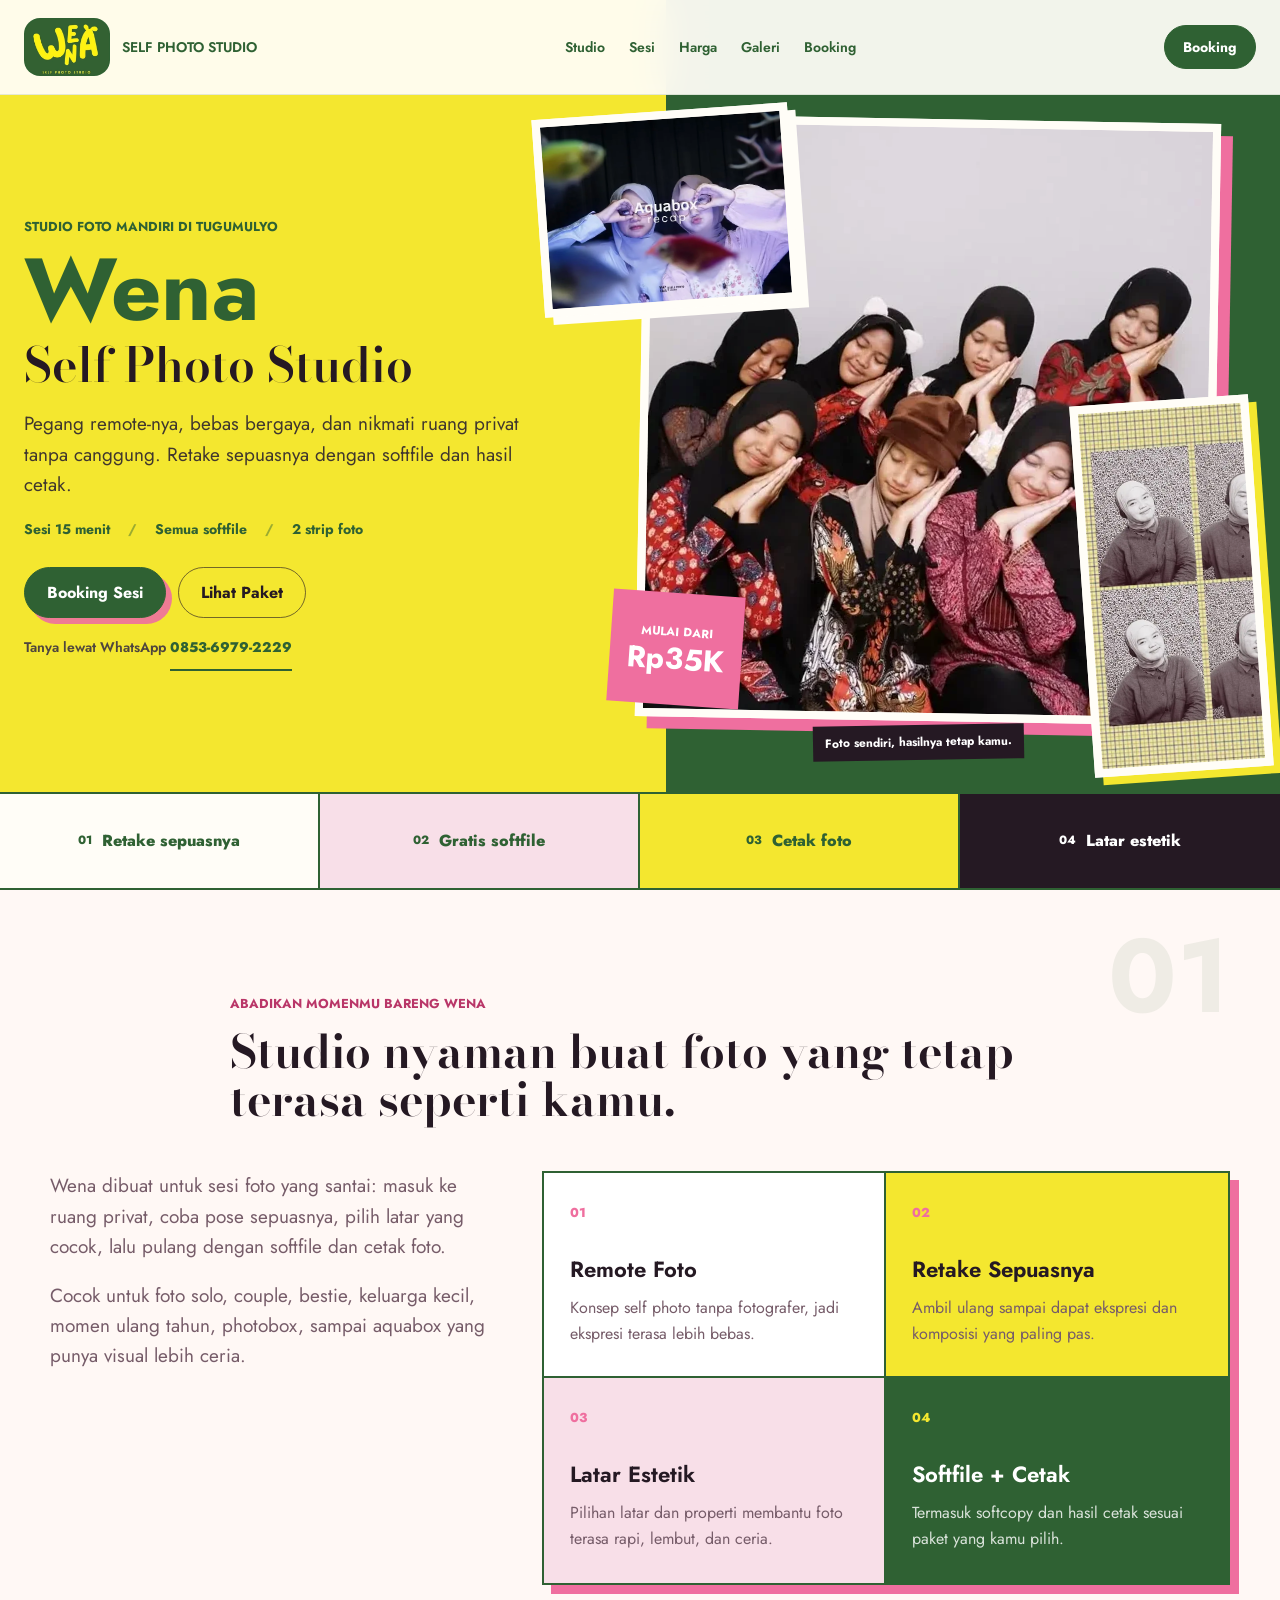
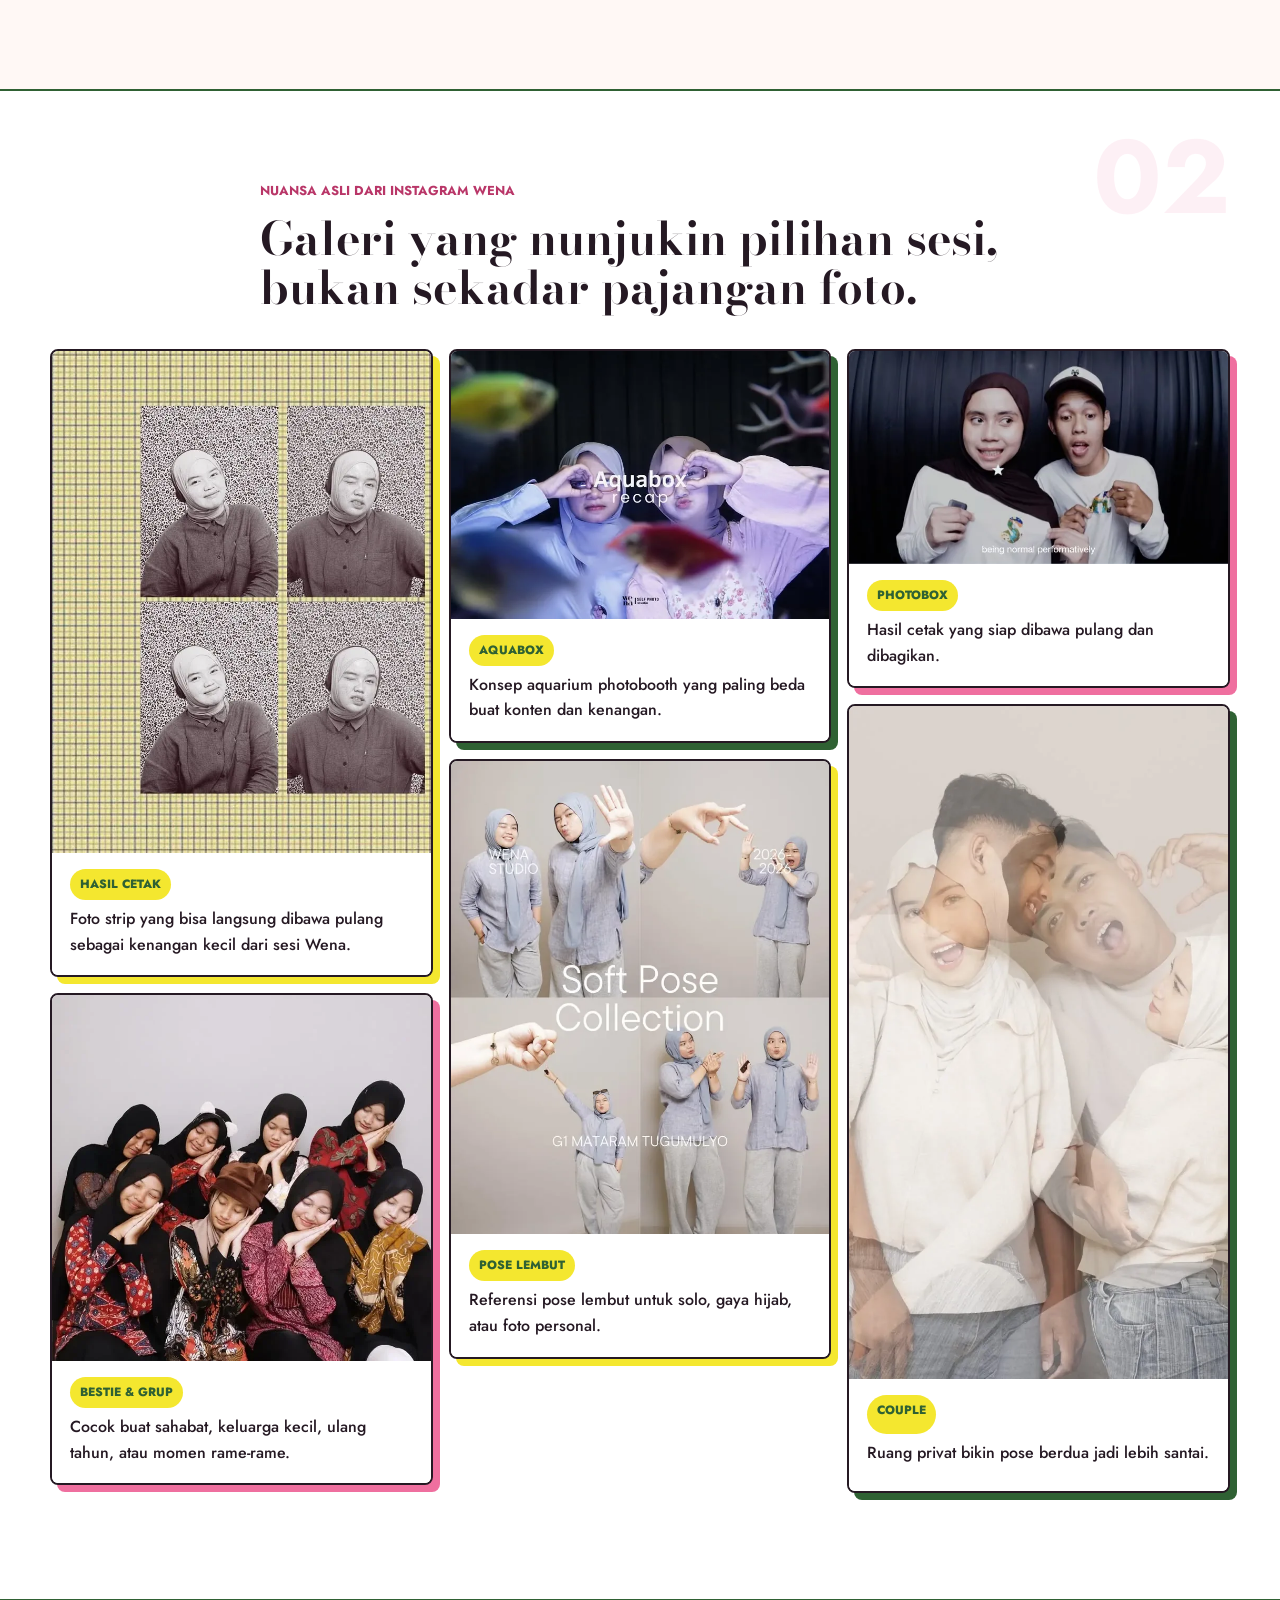
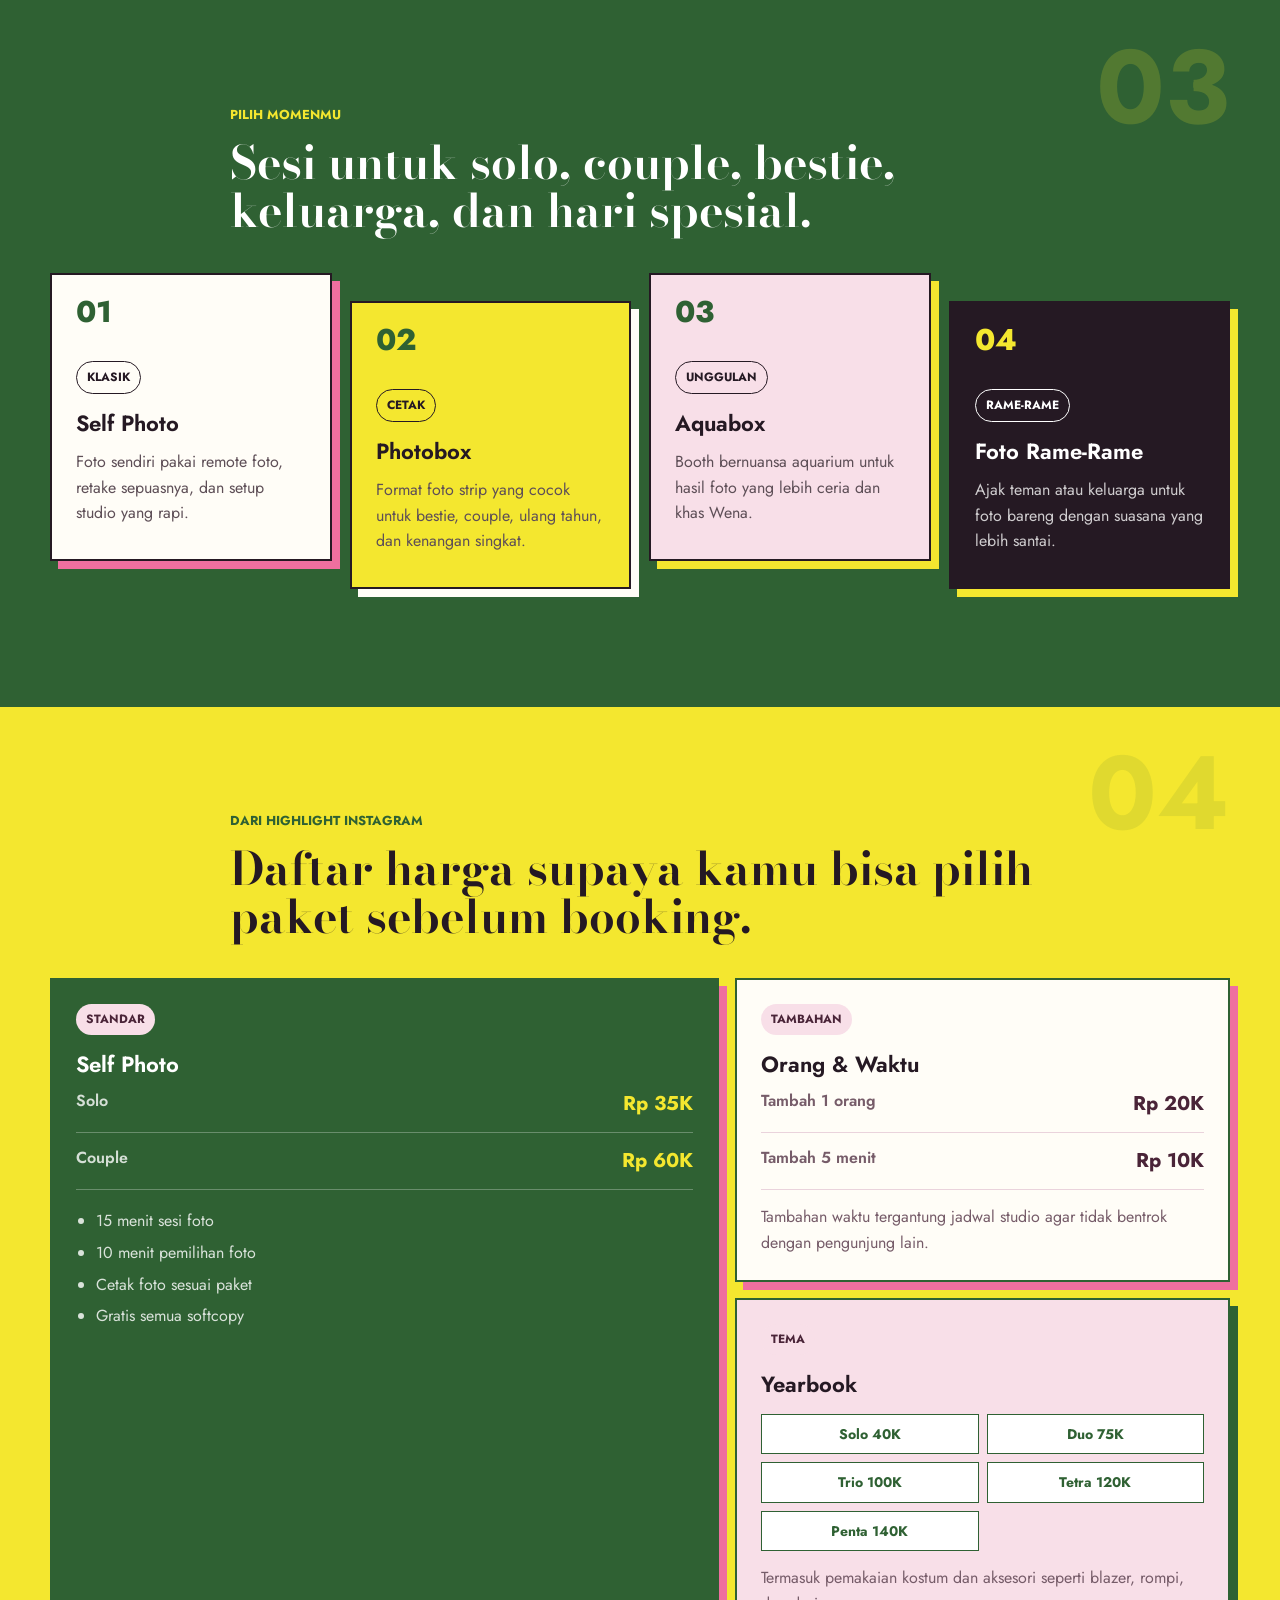
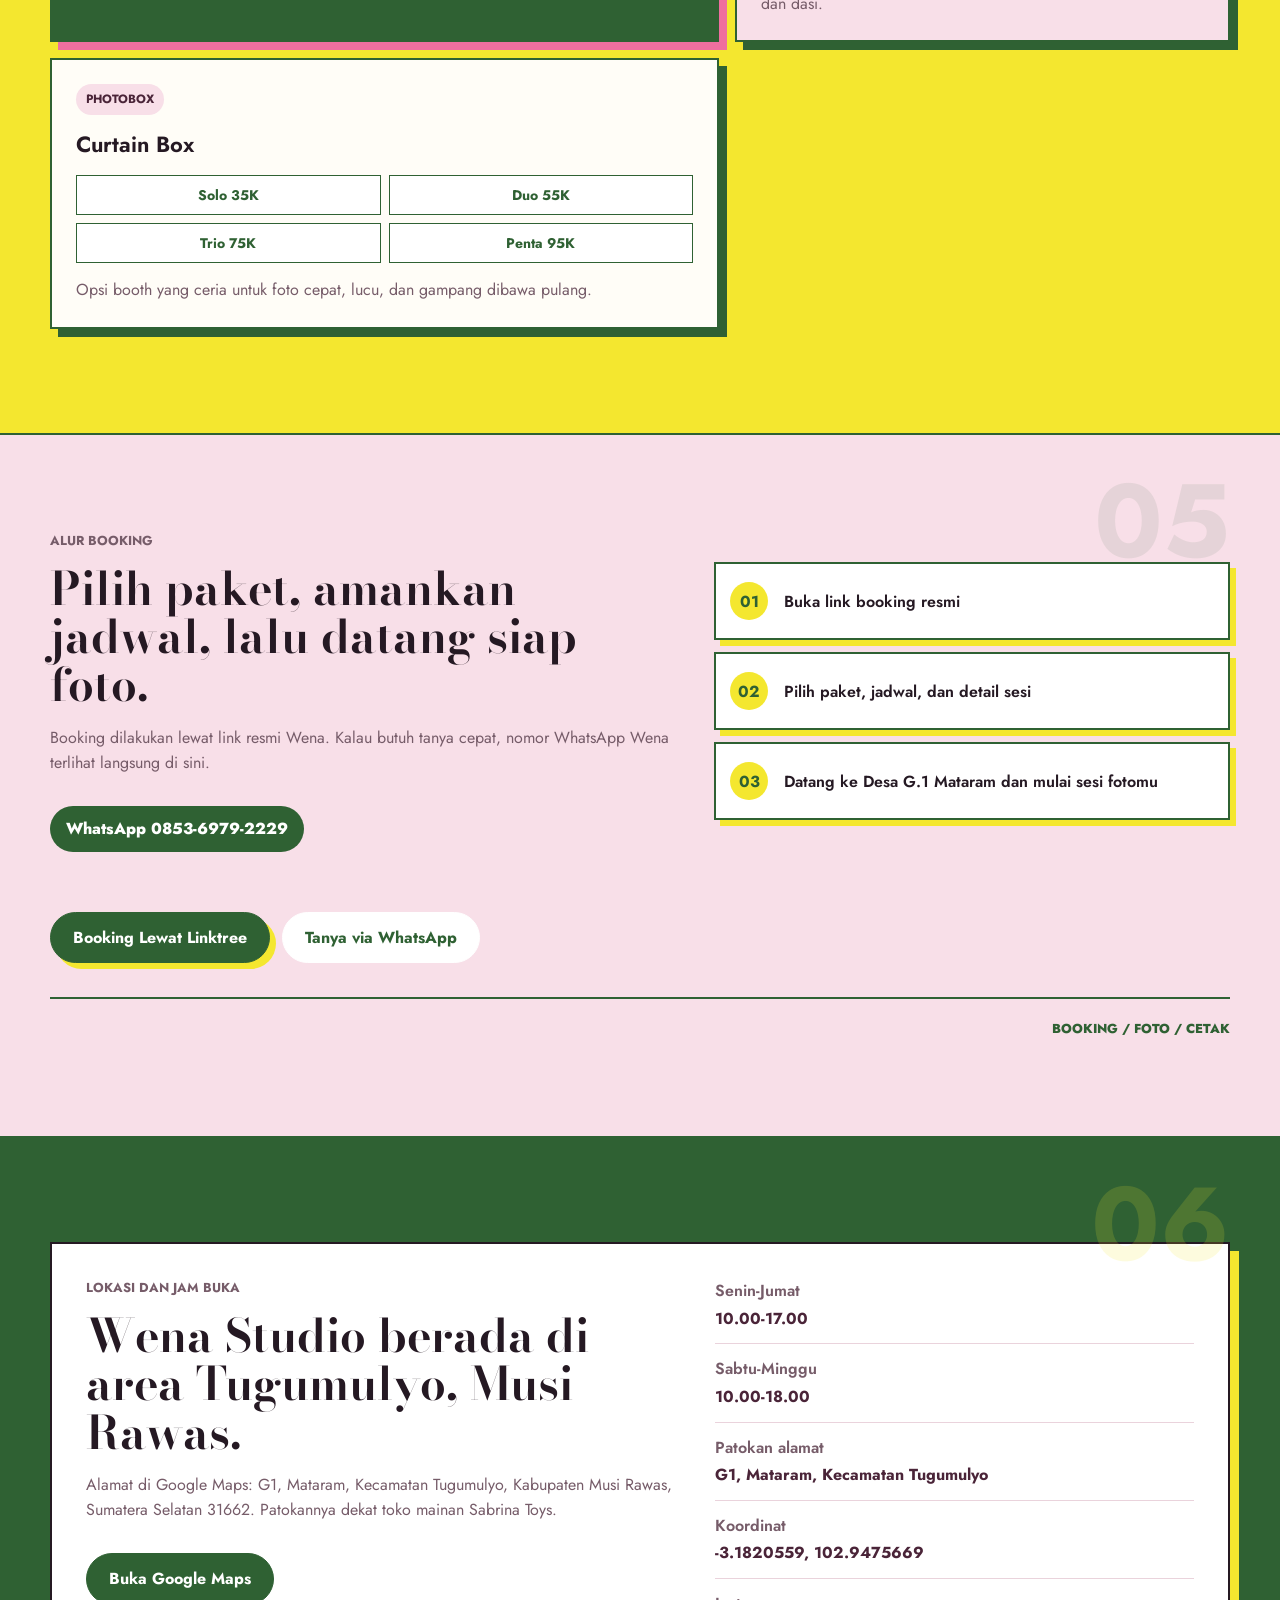
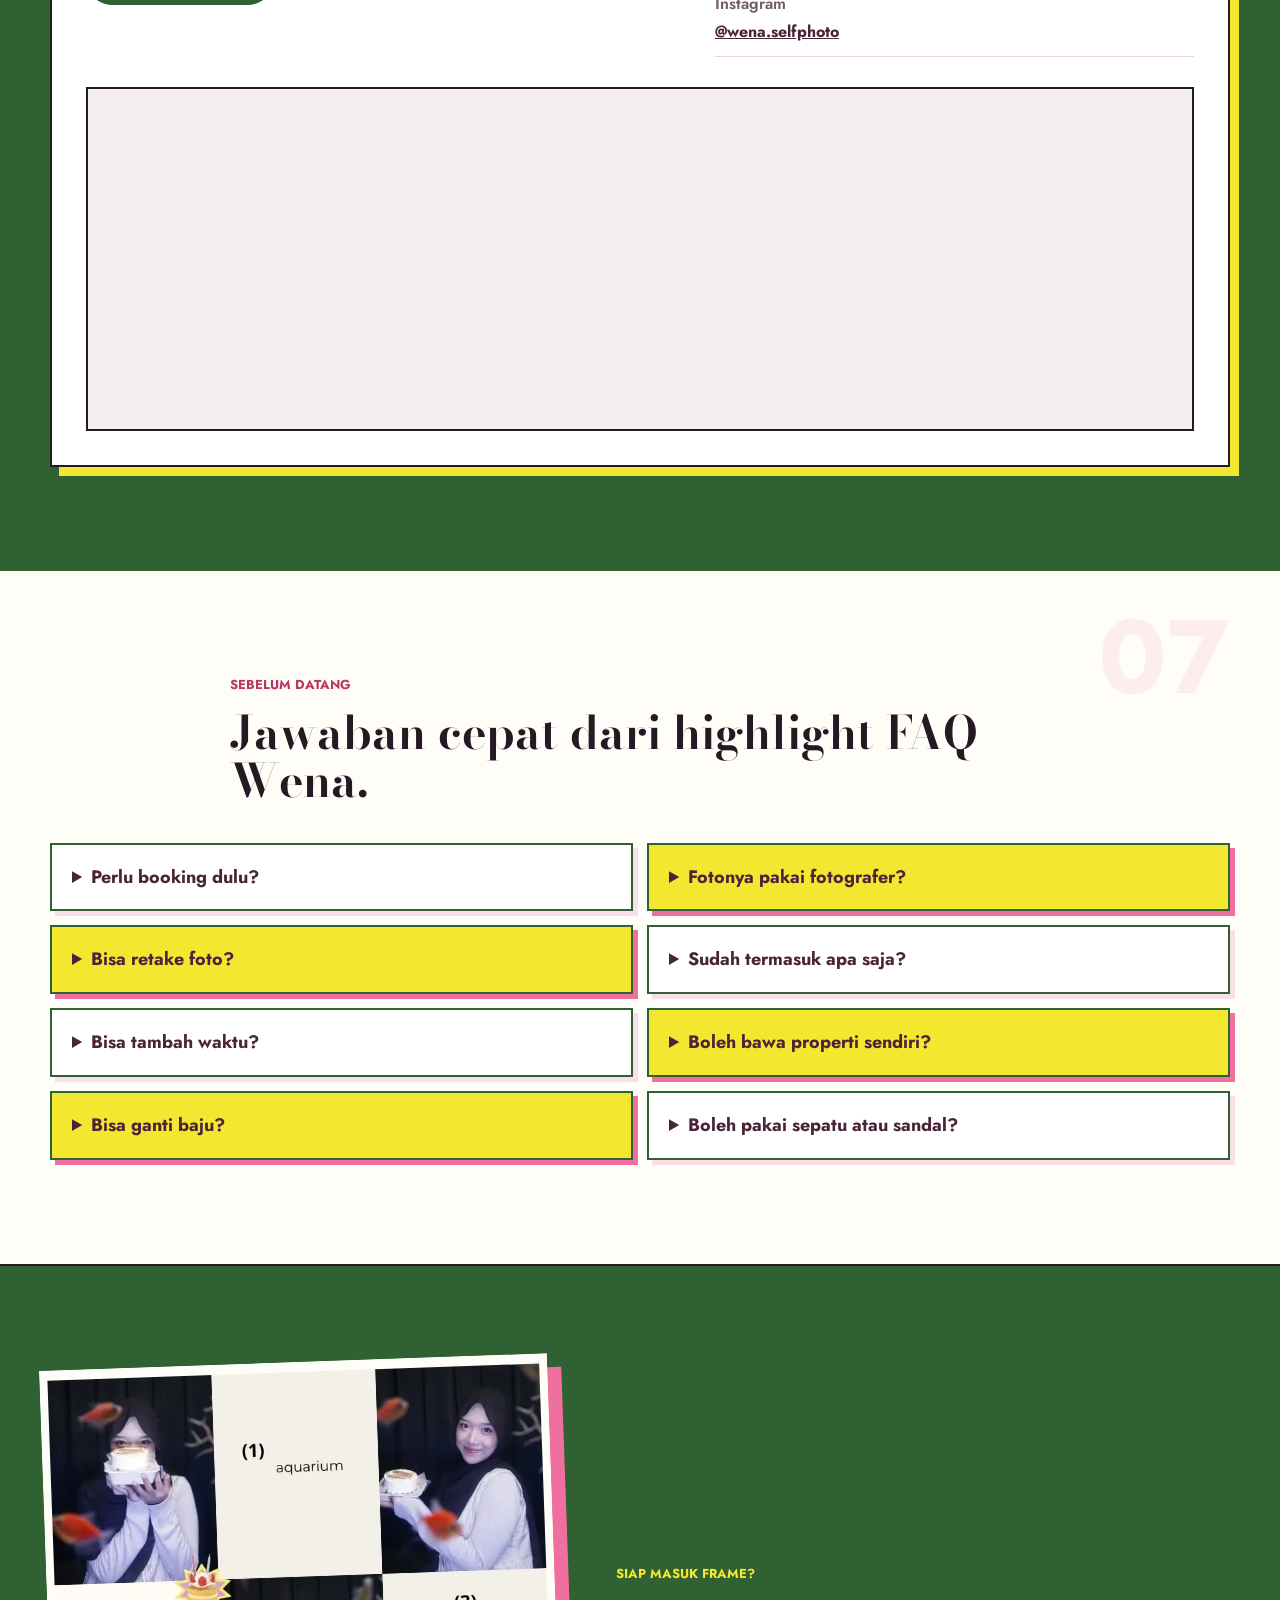
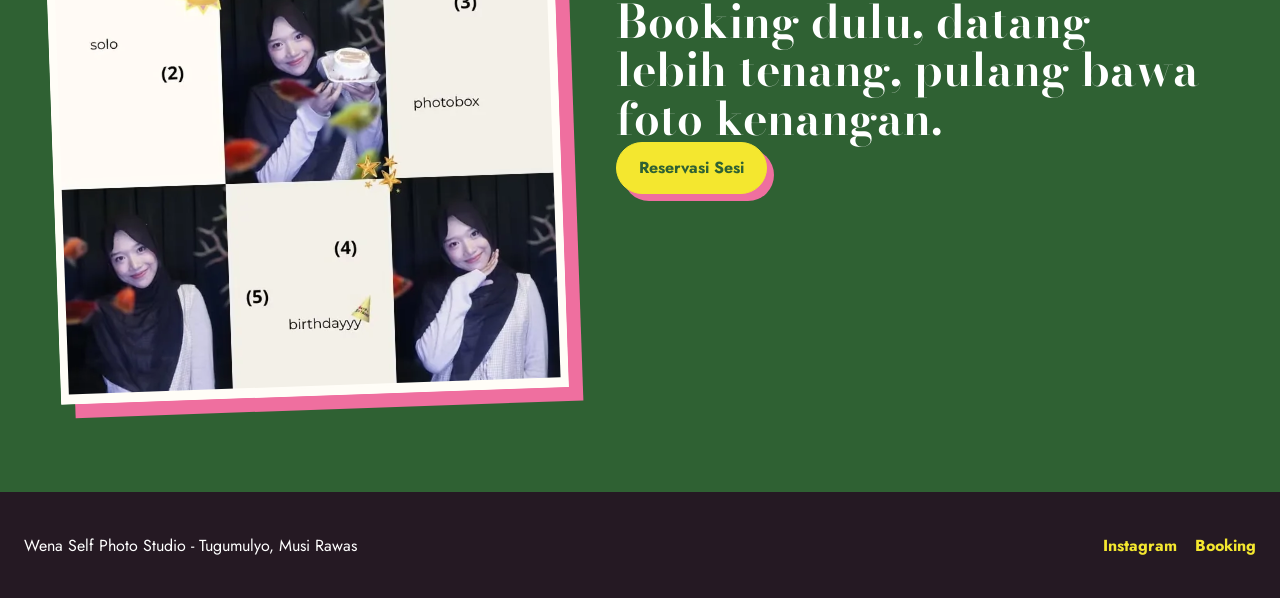
==== commit a444ec7b: "add" ====
--- a/index.html
+++ b/index.html
@@ -13,6 +13,7 @@
     <link rel="canonical" href="https://wena.my.id/">
     <meta property="og:type" content="website">
     <meta property="og:url" content="https://wena.my.id/">
+    <meta property="og:site_name" content="Wena Self Photo Studio">
     <meta property="og:title" content="Wena Self Photo Studio Tugumulyo">
     <meta
       property="og:description"
@@ -21,73 +22,160 @@
     <meta property="og:image" content="https://wena.my.id/assets/images/wena-friends-group-clean.webp">
     <meta property="og:locale" content="id_ID">
     <meta name="twitter:card" content="summary_large_image">
+    <meta name="twitter:title" content="Wena Self Photo Studio Tugumulyo">
+    <meta
+      name="twitter:description"
+      content="Studio self photo, photobox, dan aquabox di Tugumulyo, Musi Rawas. Booking Wena lewat link resmi."
+    >
+    <meta name="twitter:image" content="https://wena.my.id/assets/images/wena-friends-group-clean.webp">
     <link rel="icon" href="assets/images/wena-logo.webp" type="image/webp">
+    <link rel="preload" as="image" href="assets/images/wena-friends-group-clean.webp" fetchpriority="high">
     <link rel="preconnect" href="https://fonts.googleapis.com">
     <link rel="preconnect" href="https://fonts.gstatic.com" crossorigin>
     <link
       href="https://fonts.googleapis.com/css2?family=Bodoni+Moda:wght@500;600;700&family=Jost:wght@300;400;500;600;700&display=swap"
-      rel="stylesheet"
+      rel="preload"
+      as="style"
+      onload="this.onload=null;this.rel='stylesheet'"
     >
+    <noscript>
+      <link
+        href="https://fonts.googleapis.com/css2?family=Bodoni+Moda:wght@500;600;700&family=Jost:wght@300;400;500;600;700&display=swap"
+        rel="stylesheet"
+      >
+    </noscript>
     <link rel="stylesheet" href="styles.css">
     <script type="application/ld+json">
       {
         "@context": "https://schema.org",
-        "@type": "LocalBusiness",
-        "name": "Wena Self Photo Studio",
-        "url": "https://wena.my.id/",
-        "description": "Studio self photo di Tugumulyo, Musi Rawas dengan ruang privat, retake sepuasnya, latar estetik, photobox, dan aquabox.",
-        "image": [
-          "https://wena.my.id/assets/images/wena-friends-group-clean.webp",
-          "https://wena.my.id/assets/images/wena-aquabox-photobooth.webp",
-          "https://wena.my.id/assets/images/wena-self-photo-strip.webp"
-        ],
-        "telephone": "+6285369792229",
-        "priceRange": "Rp 35K-140K",
-        "areaServed": [
-          "Tugumulyo",
-          "Musi Rawas",
-          "Lubuk Linggau"
-        ],
-        "address": {
-          "@type": "PostalAddress",
-          "streetAddress": "G1, Mataram, Kecamatan Tugumulyo",
-          "addressLocality": "Kabupaten Musi Rawas",
-          "addressRegion": "Sumatera Selatan",
-          "postalCode": "31662",
-          "addressCountry": "ID"
-        },
-        "geo": {
-          "@type": "GeoCoordinates",
-          "latitude": -3.1820559,
-          "longitude": 102.9475669
-        },
-        "hasMap": "https://www.google.com/maps/place/Wena+Self+Photo+Studio/@-3.1822273,102.9453031,17z/data=!4m6!3m5!1s0x8f5e73d27426d523:0xd4e4910b44405ffa!8m2!3d-3.1820559!4d102.9475669!16s%2Fg%2F11svp9_5lz",
-        "openingHoursSpecification": [
+        "@graph": [
           {
-            "@type": "OpeningHoursSpecification",
-            "dayOfWeek": [
-              "Monday",
-              "Tuesday",
-              "Wednesday",
-              "Thursday",
-              "Friday"
+            "@type": "LocalBusiness",
+            "@id": "https://wena.my.id/#localbusiness",
+            "name": "Wena Self Photo Studio",
+            "url": "https://wena.my.id/",
+            "logo": "https://wena.my.id/assets/images/wena-logo.webp",
+            "description": "Studio self photo di Tugumulyo, Musi Rawas dengan ruang privat, retake sepuasnya, latar estetik, photobox, dan aquabox.",
+            "image": [
+              "https://wena.my.id/assets/images/wena-friends-group-clean.webp",
+              "https://wena.my.id/assets/images/wena-aquabox-photobooth.webp",
+              "https://wena.my.id/assets/images/wena-self-photo-strip.webp"
             ],
-            "opens": "10:00",
-            "closes": "17:00"
+            "telephone": "+6285369792229",
+            "priceRange": "Rp 35K-140K",
+            "areaServed": [
+              "Tugumulyo",
+              "Musi Rawas",
+              "Lubuk Linggau"
+            ],
+            "address": {
+              "@type": "PostalAddress",
+              "streetAddress": "G1, Mataram, Kecamatan Tugumulyo",
+              "addressLocality": "Kabupaten Musi Rawas",
+              "addressRegion": "Sumatera Selatan",
+              "postalCode": "31662",
+              "addressCountry": "ID"
+            },
+            "geo": {
+              "@type": "GeoCoordinates",
+              "latitude": -3.1820559,
+              "longitude": 102.9475669
+            },
+            "hasMap": "https://www.google.com/maps/place/Wena+Self+Photo+Studio/@-3.1822273,102.9453031,17z/data=!4m6!3m5!1s0x8f5e73d27426d523:0xd4e4910b44405ffa!8m2!3d-3.1820559!4d102.9475669!16s%2Fg%2F11svp9_5lz",
+            "openingHoursSpecification": [
+              {
+                "@type": "OpeningHoursSpecification",
+                "dayOfWeek": [
+                  "Monday",
+                  "Tuesday",
+                  "Wednesday",
+                  "Thursday",
+                  "Friday"
+                ],
+                "opens": "10:00",
+                "closes": "17:00"
+              },
+              {
+                "@type": "OpeningHoursSpecification",
+                "dayOfWeek": [
+                  "Saturday",
+                  "Sunday"
+                ],
+                "opens": "10:00",
+                "closes": "18:00"
+              }
+            ],
+            "contactPoint": {
+              "@type": "ContactPoint",
+              "telephone": "+6285369792229",
+              "contactType": "booking",
+              "availableLanguage": [
+                "Indonesian"
+              ]
+            },
+            "makesOffer": [
+              {
+                "@type": "Offer",
+                "itemOffered": {
+                  "@type": "Service",
+                  "name": "Self Photo Studio",
+                  "areaServed": "Tugumulyo, Musi Rawas"
+                }
+              },
+              {
+                "@type": "Offer",
+                "itemOffered": {
+                  "@type": "Service",
+                  "name": "Photobox",
+                  "areaServed": "Tugumulyo, Musi Rawas"
+                }
+              },
+              {
+                "@type": "Offer",
+                "itemOffered": {
+                  "@type": "Service",
+                  "name": "Aquabox",
+                  "areaServed": "Tugumulyo, Musi Rawas"
+                }
+              }
+            ],
+            "potentialAction": {
+              "@type": "ReserveAction",
+              "target": "https://linktr.ee/wenastudiofoto"
+            },
+            "sameAs": [
+              "https://www.instagram.com/wena.selfphoto/",
+              "https://linktr.ee/wenastudiofoto"
+            ]
           },
           {
-            "@type": "OpeningHoursSpecification",
-            "dayOfWeek": [
-              "Saturday",
-              "Sunday"
-            ],
-            "opens": "10:00",
-            "closes": "18:00"
+            "@type": "WebSite",
+            "@id": "https://wena.my.id/#website",
+            "url": "https://wena.my.id/",
+            "name": "Wena Self Photo Studio",
+            "inLanguage": "id-ID",
+            "publisher": {
+              "@id": "https://wena.my.id/#localbusiness"
+            }
+          },
+          {
+            "@type": "WebPage",
+            "@id": "https://wena.my.id/#webpage",
+            "url": "https://wena.my.id/",
+            "name": "Wena Self Photo Studio Tugumulyo | Studio Foto, Photobox, Aquabox",
+            "description": "Wena Self Photo Studio di Tugumulyo, Musi Rawas. Foto sendiri pakai remote foto, retake sepuasnya, latar estetik, softcopy gratis, dan cetak foto.",
+            "isPartOf": {
+              "@id": "https://wena.my.id/#website"
+            },
+            "about": {
+              "@id": "https://wena.my.id/#localbusiness"
+            },
+            "primaryImageOfPage": {
+              "@type": "ImageObject",
+              "url": "https://wena.my.id/assets/images/wena-friends-group-clean.webp"
+            },
+            "inLanguage": "id-ID"
           }
-        ],
-        "sameAs": [
-          "https://www.instagram.com/wena.selfphoto/",
-          "https://linktr.ee/wenastudiofoto"
         ]
       }
     </script>
@@ -98,7 +186,7 @@
     <header class="site-header" data-header>
       <a class="brand-mark" href="#top" aria-label="Beranda Wena Self Photo Studio">
         <span class="brand-mark__logo">
-          <img src="assets/images/wena-logo-cropped.webp" alt="" width="620" height="460">
+          <img src="assets/images/wena-logo-cropped.webp" alt="" width="620" height="460" decoding="async">
         </span>
         <span class="brand-mark__text">Self Photo Studio</span>
       </a>
@@ -118,13 +206,13 @@
       <section class="hero" id="top" aria-labelledby="hero-title">
         <div class="hero__media" aria-hidden="true">
           <figure class="hero-photo hero-photo--main">
-            <img src="assets/images/wena-friends-group-clean.webp" alt="" width="720" height="695">
+            <img src="assets/images/wena-friends-group-clean.webp" alt="" width="720" height="695" fetchpriority="high" decoding="async">
           </figure>
           <figure class="hero-photo hero-photo--aquabox">
-            <img src="assets/images/wena-aquabox-photobooth.webp" alt="" width="720" height="535">
+            <img src="assets/images/wena-aquabox-photobooth.webp" alt="" width="720" height="535" decoding="async">
           </figure>
           <figure class="hero-photo hero-photo--strip">
-            <img src="assets/images/wena-self-photo-strip.webp" alt="" width="720" height="960">
+            <img src="assets/images/wena-self-photo-strip.webp" alt="" width="720" height="960" decoding="async">
           </figure>
           <p class="hero__price"><span>Mulai dari</span><strong>Rp35K</strong></p>
           <p class="hero__photo-note">Foto sendiri, hasilnya tetap kamu.</p>
@@ -203,42 +291,42 @@
         </div>
         <div class="gallery-showcase">
           <figure class="gallery-feature">
-            <img src="assets/images/wena-self-photo-strip.webp" alt="Hasil cetak self photo strip dari Wena Studio" width="720" height="960" loading="lazy">
+            <img src="assets/images/wena-self-photo-strip.webp" alt="Hasil cetak self photo strip dari Wena Studio" width="720" height="960" loading="lazy" decoding="async">
             <figcaption>
               <span>Hasil Cetak</span>
               Foto strip yang bisa langsung dibawa pulang sebagai kenangan kecil dari sesi Wena.
             </figcaption>
           </figure>
           <figure class="gallery-story gallery-story--tall">
-            <img src="assets/images/wena-friends-group-clean.webp" alt="Foto grup teman di Wena Self Photo Studio" width="720" height="695" loading="lazy">
+            <img src="assets/images/wena-friends-group-clean.webp" alt="Foto grup teman di Wena Self Photo Studio" width="720" height="695" loading="lazy" decoding="async">
             <figcaption>
               <span>Bestie & Grup</span>
               Cocok buat sahabat, keluarga kecil, ulang tahun, atau momen rame-rame.
             </figcaption>
           </figure>
           <figure class="gallery-story">
-            <img src="assets/images/wena-aquabox-photobooth.webp" alt="Sesi aquabox di Wena Self Photo Studio" width="720" height="509" loading="lazy">
+            <img src="assets/images/wena-aquabox-photobooth.webp" alt="Sesi aquabox di Wena Self Photo Studio" width="720" height="509" loading="lazy" decoding="async">
             <figcaption>
               <span>Aquabox</span>
               Konsep aquarium photobooth yang paling beda buat konten dan kenangan.
             </figcaption>
           </figure>
           <figure class="gallery-story">
-            <img src="assets/images/wena-soft-pose-collection.webp" alt="Koleksi pose lembut di Wena Studio" width="720" height="900" loading="lazy">
+            <img src="assets/images/wena-soft-pose-collection.webp" alt="Koleksi pose lembut di Wena Studio" width="720" height="900" loading="lazy" decoding="async">
             <figcaption>
               <span>Pose Lembut</span>
               Referensi pose lembut untuk solo, gaya hijab, atau foto personal.
             </figcaption>
           </figure>
           <figure class="gallery-story gallery-story--photobox">
-            <img src="assets/images/wena-photobox-print.webp" alt="Hasil cetak photobox dari Wena Studio" width="720" height="810" loading="lazy">
+            <img src="assets/images/wena-photobox-print.webp" alt="Hasil cetak photobox dari Wena Studio" width="720" height="810" loading="lazy" decoding="async">
             <figcaption>
               <span>Photobox</span>
               Hasil cetak yang siap dibawa pulang dan dibagikan.
             </figcaption>
           </figure>
           <figure class="gallery-story">
-            <img src="assets/images/wena-couple-self-photo.webp" alt="Sesi foto couple di Wena Studio" width="720" height="1280" loading="lazy">
+            <img src="assets/images/wena-couple-self-photo.webp" alt="Sesi foto couple di Wena Studio" width="720" height="1280" loading="lazy" decoding="async">
             <figcaption>
               <span>Couple</span>
               Ruang privat bikin pose berdua jadi lebih santai.
@@ -465,7 +553,7 @@
       </section>
 
       <section class="final-cta" aria-labelledby="final-cta-title">
-        <img src="assets/images/wena-session-packages.webp" alt="Kolase pilihan sesi dan paket foto Wena Studio" width="720" height="900" loading="lazy">
+        <img src="assets/images/wena-session-packages.webp" alt="Kolase pilihan sesi dan paket foto Wena Studio" width="720" height="900" loading="lazy" decoding="async">
         <div>
           <p class="eyebrow">Siap masuk frame?</p>
           <h2 id="final-cta-title">Booking dulu, datang lebih tenang, pulang bawa foto kenangan.</h2>
--- a/styles.css
+++ b/styles.css
@@ -1,7 +1,7 @@
 :root {
   --color-cream: #fff8f5;
   --color-shell: #f8dfe8;
-  --color-rose: #e86f9f;
+  --color-rose: #b93668;
   --color-lavender: #bda8e8;
   --color-plum: #4a2438;
   --color-ink: #251923;
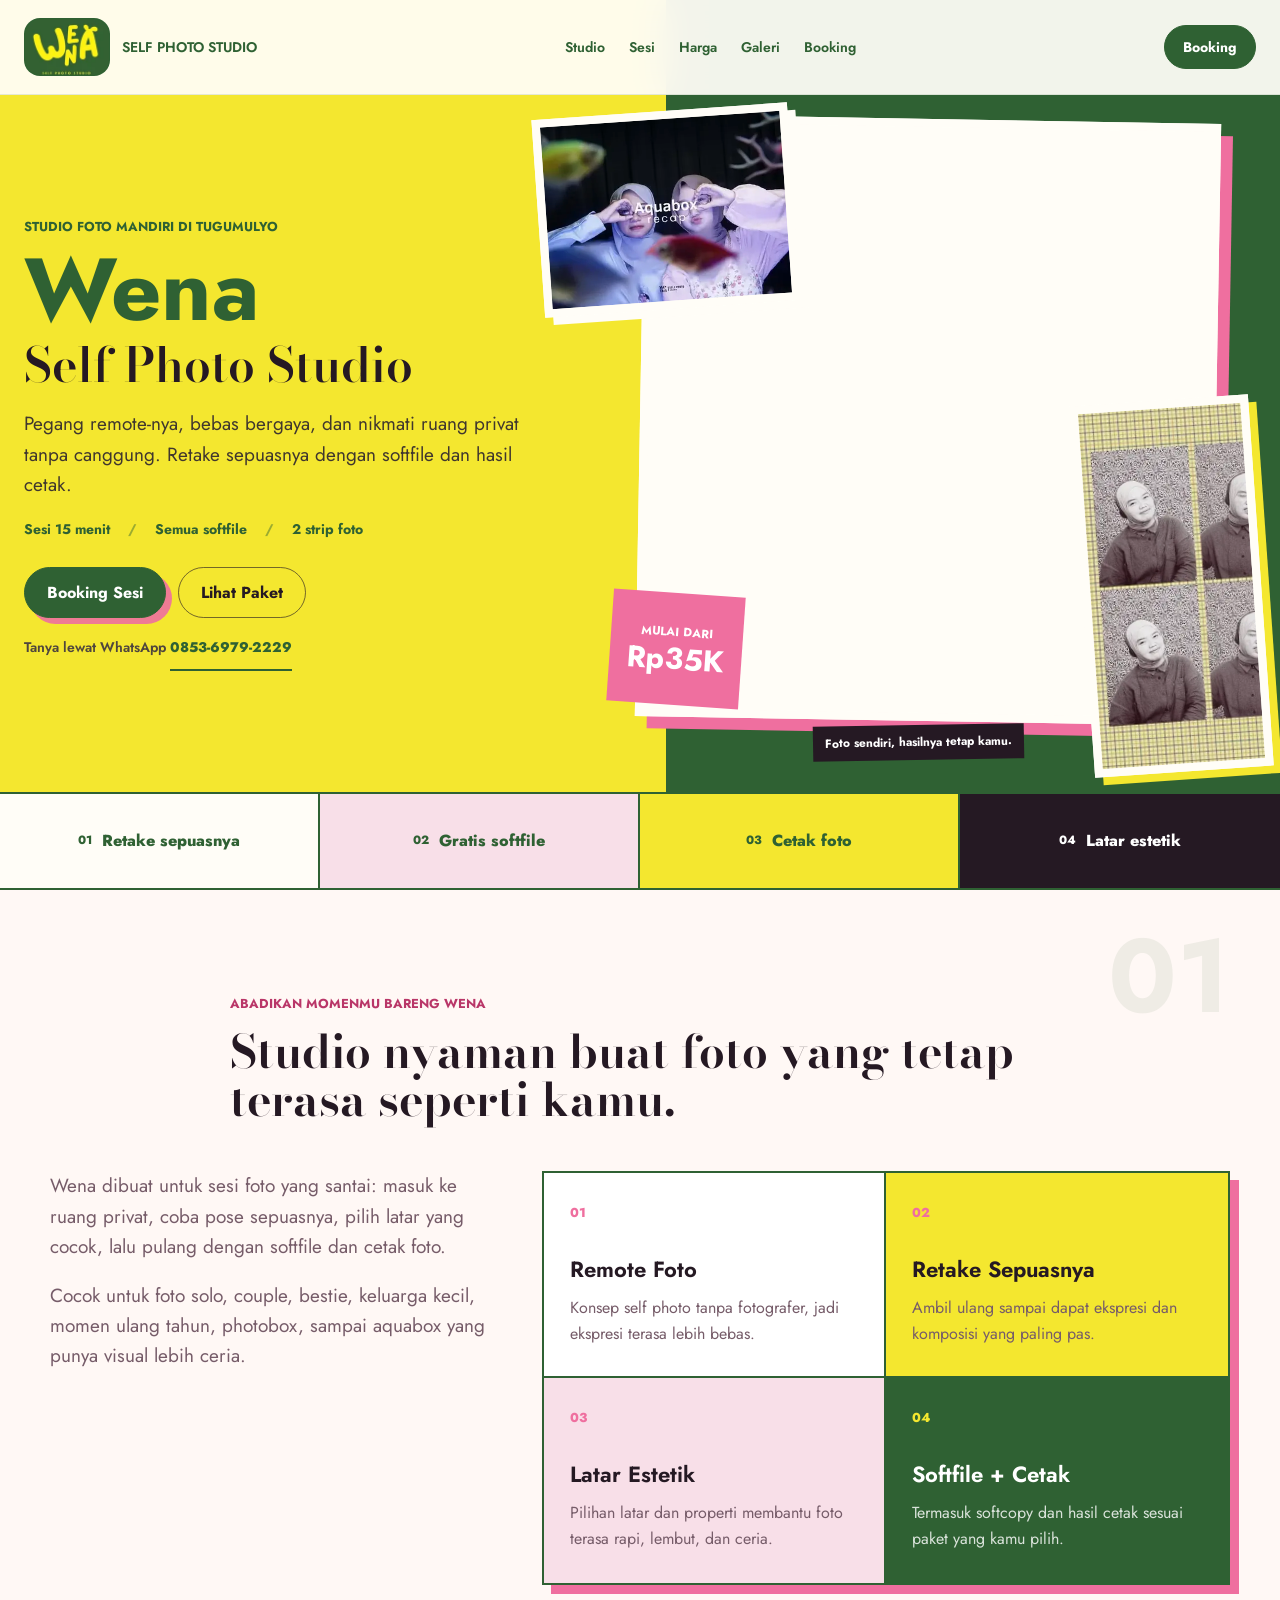
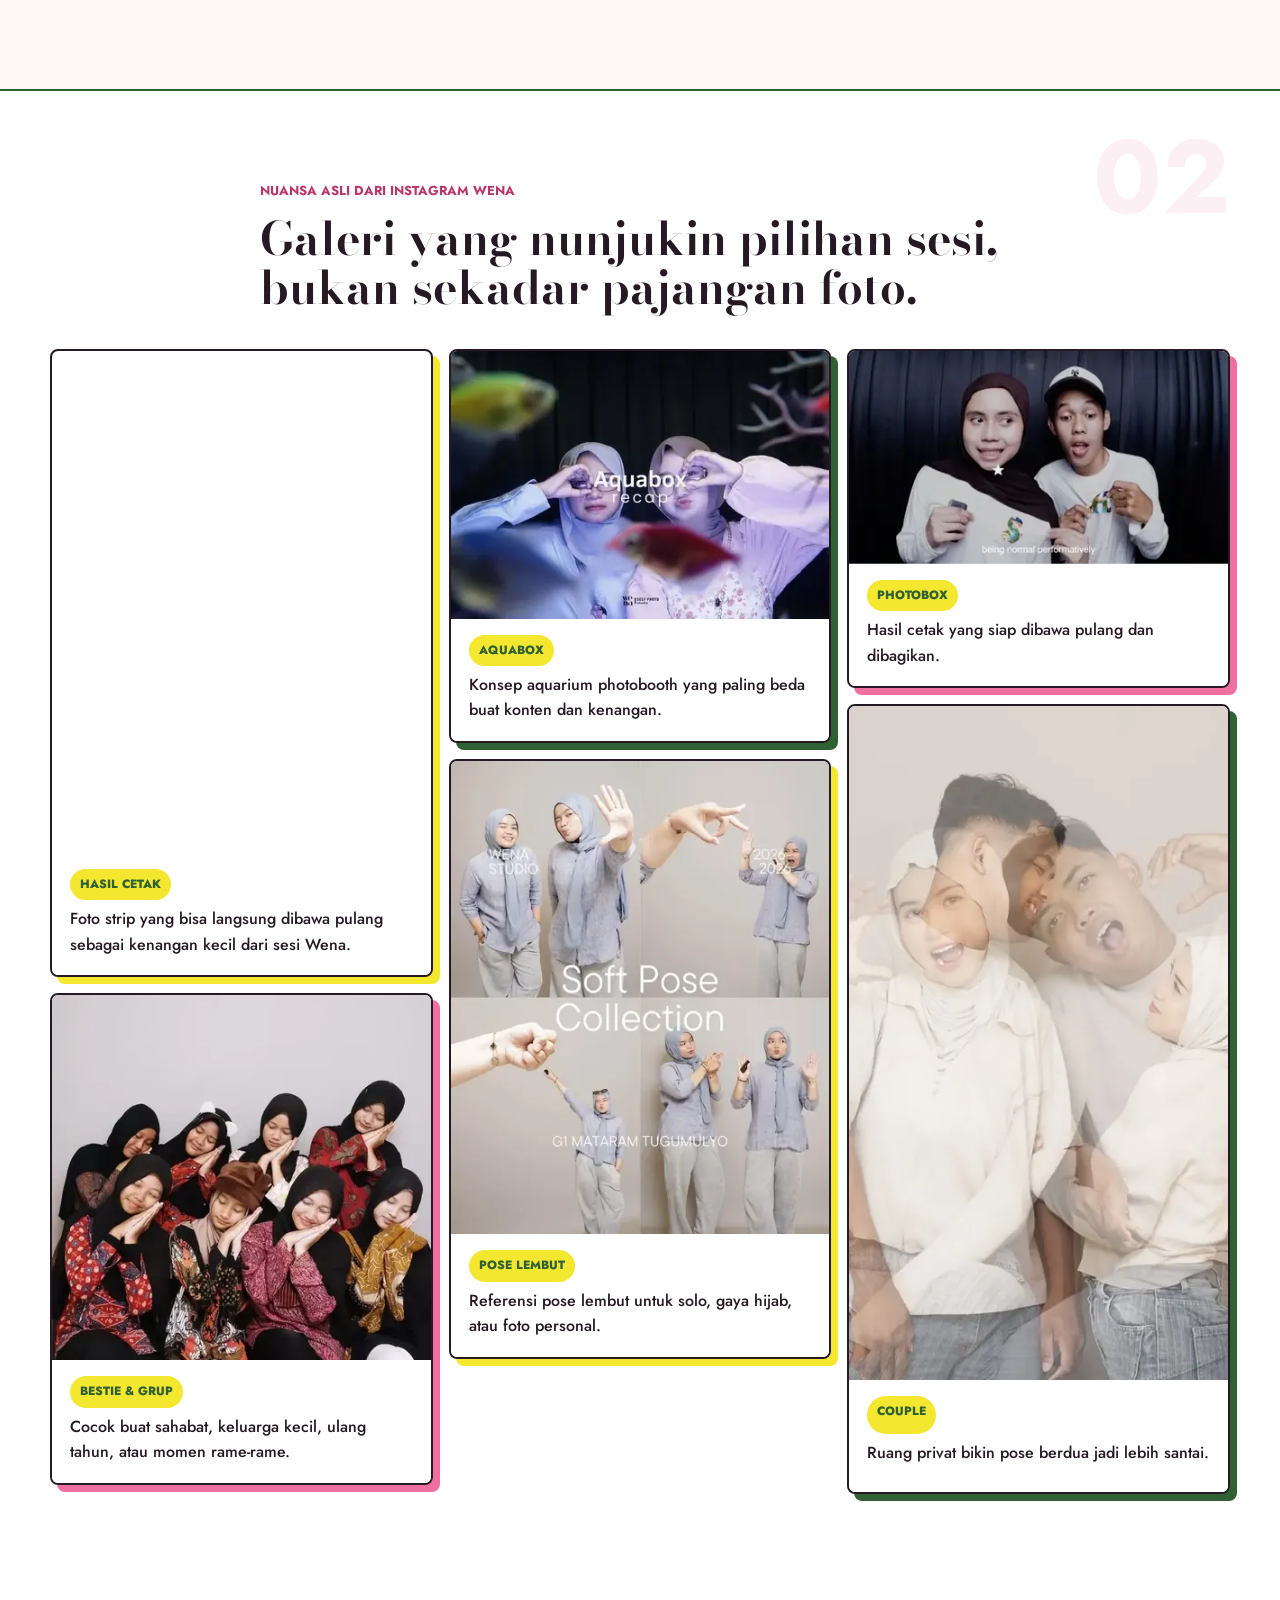
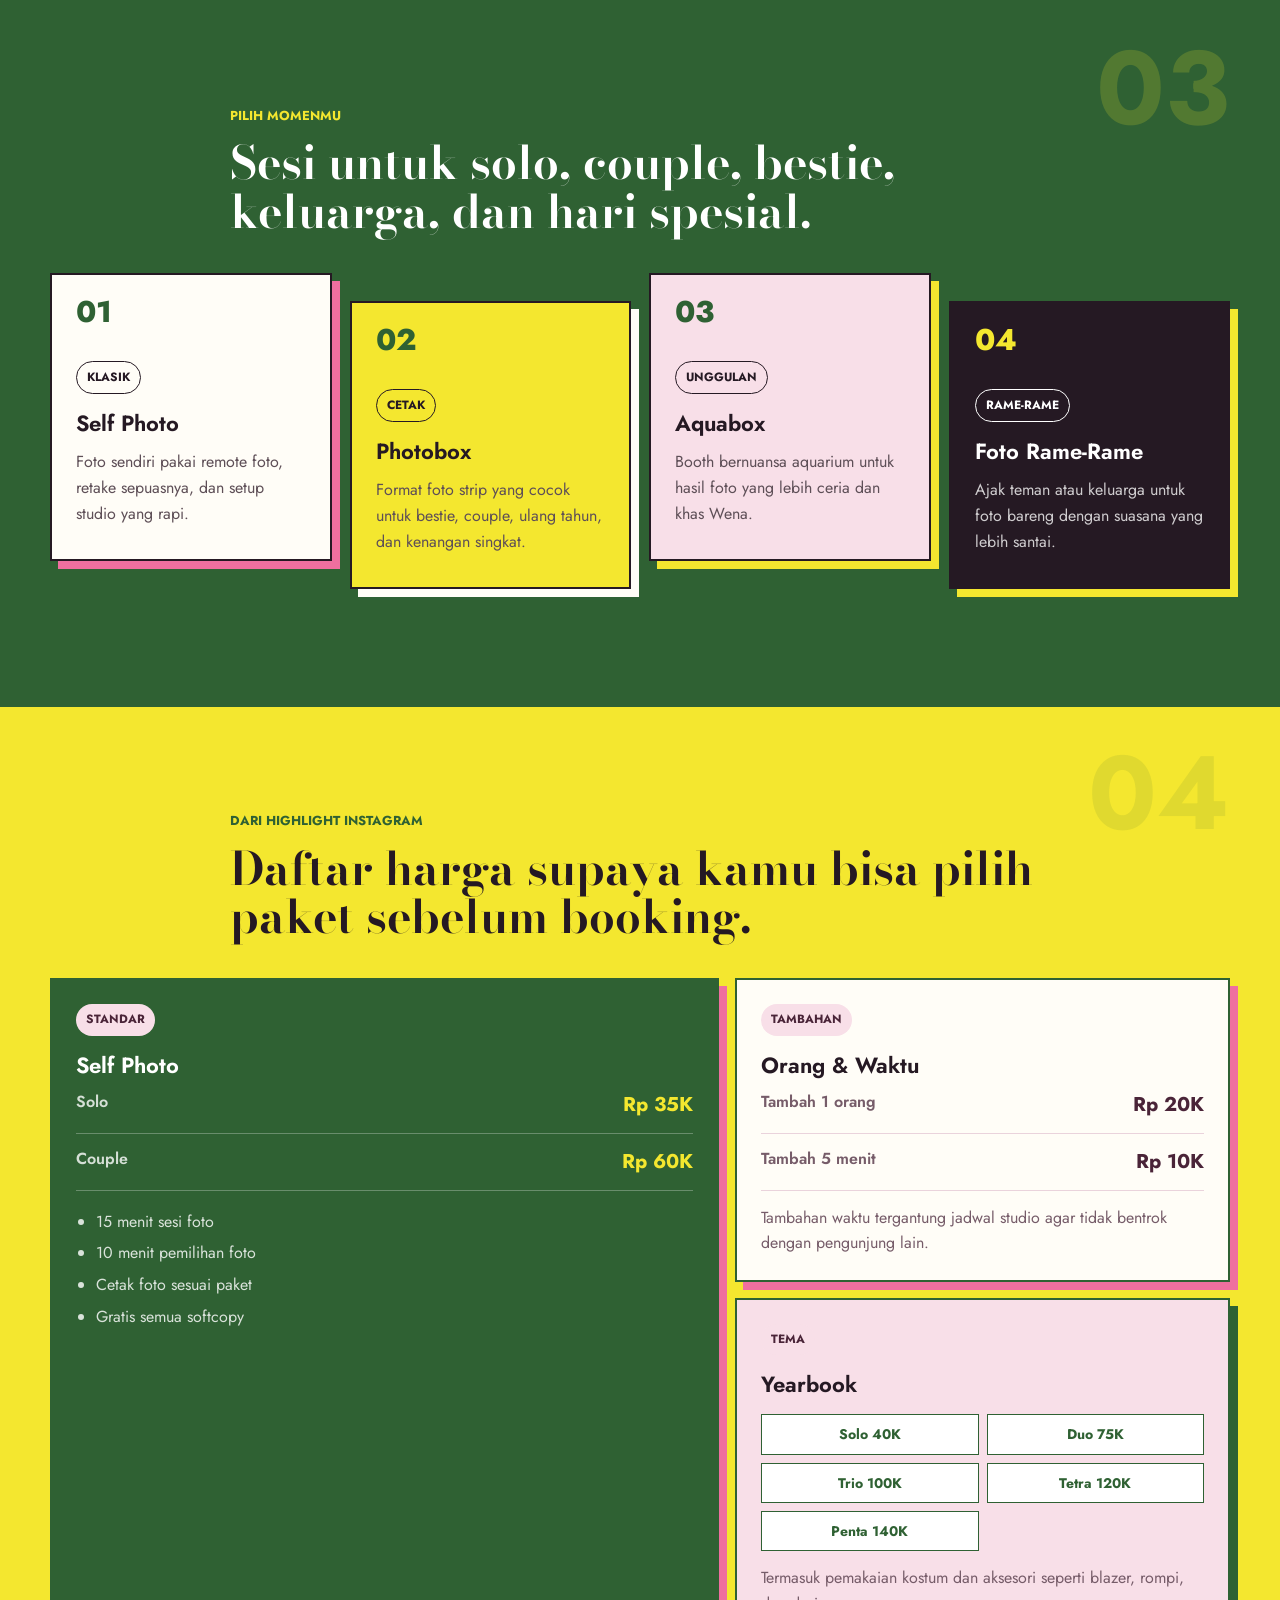
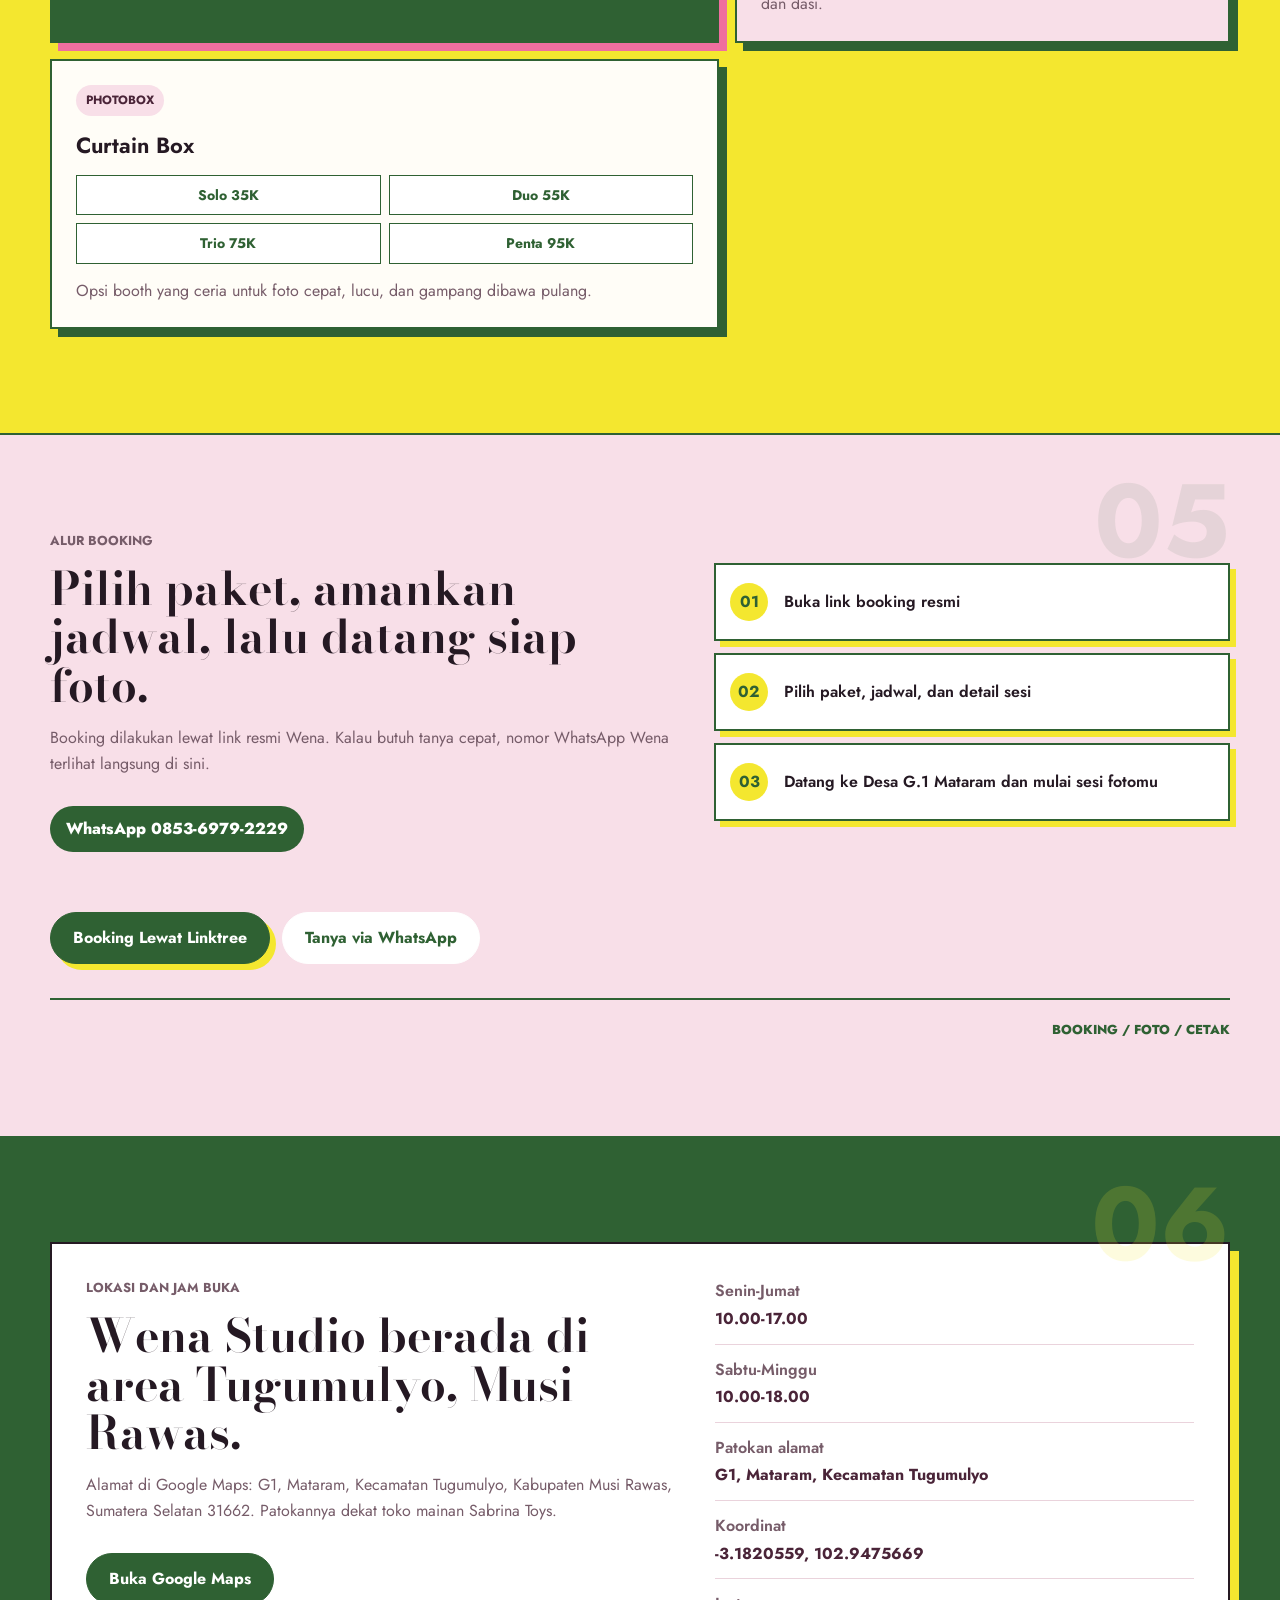
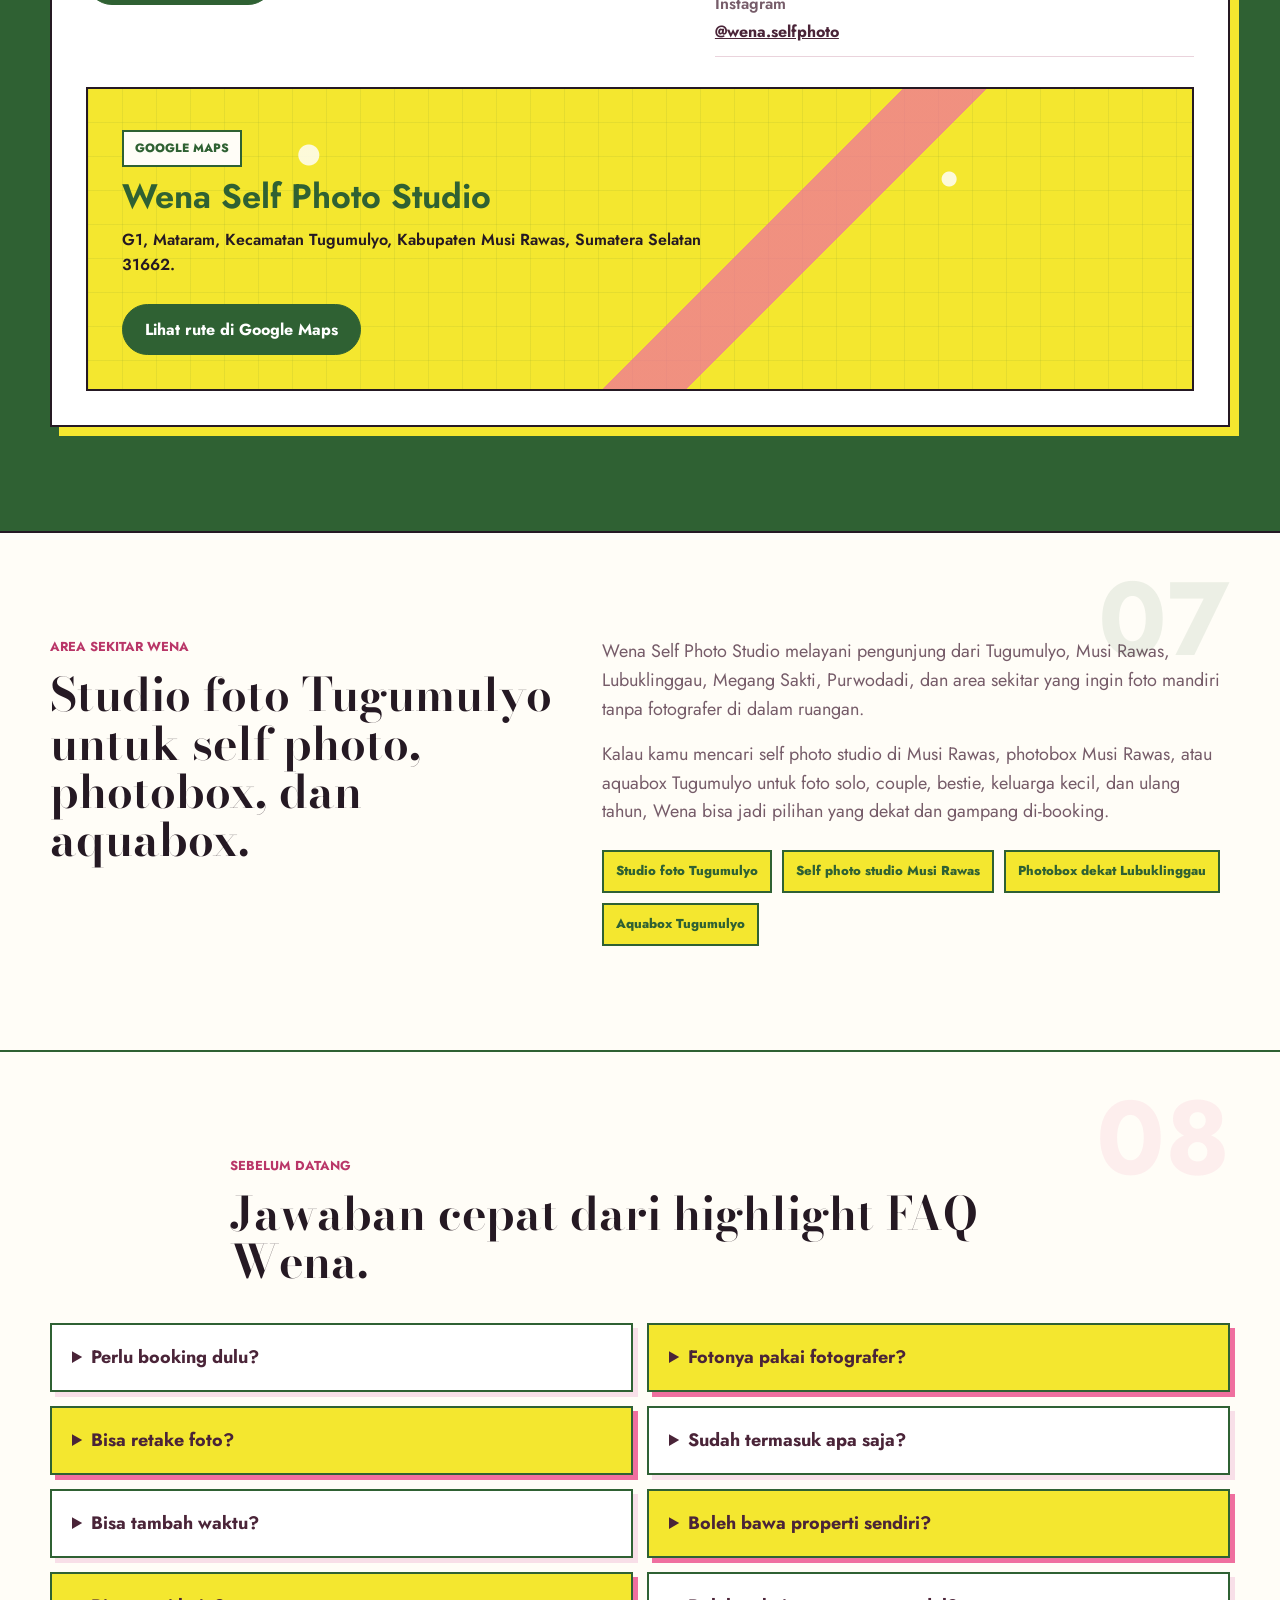
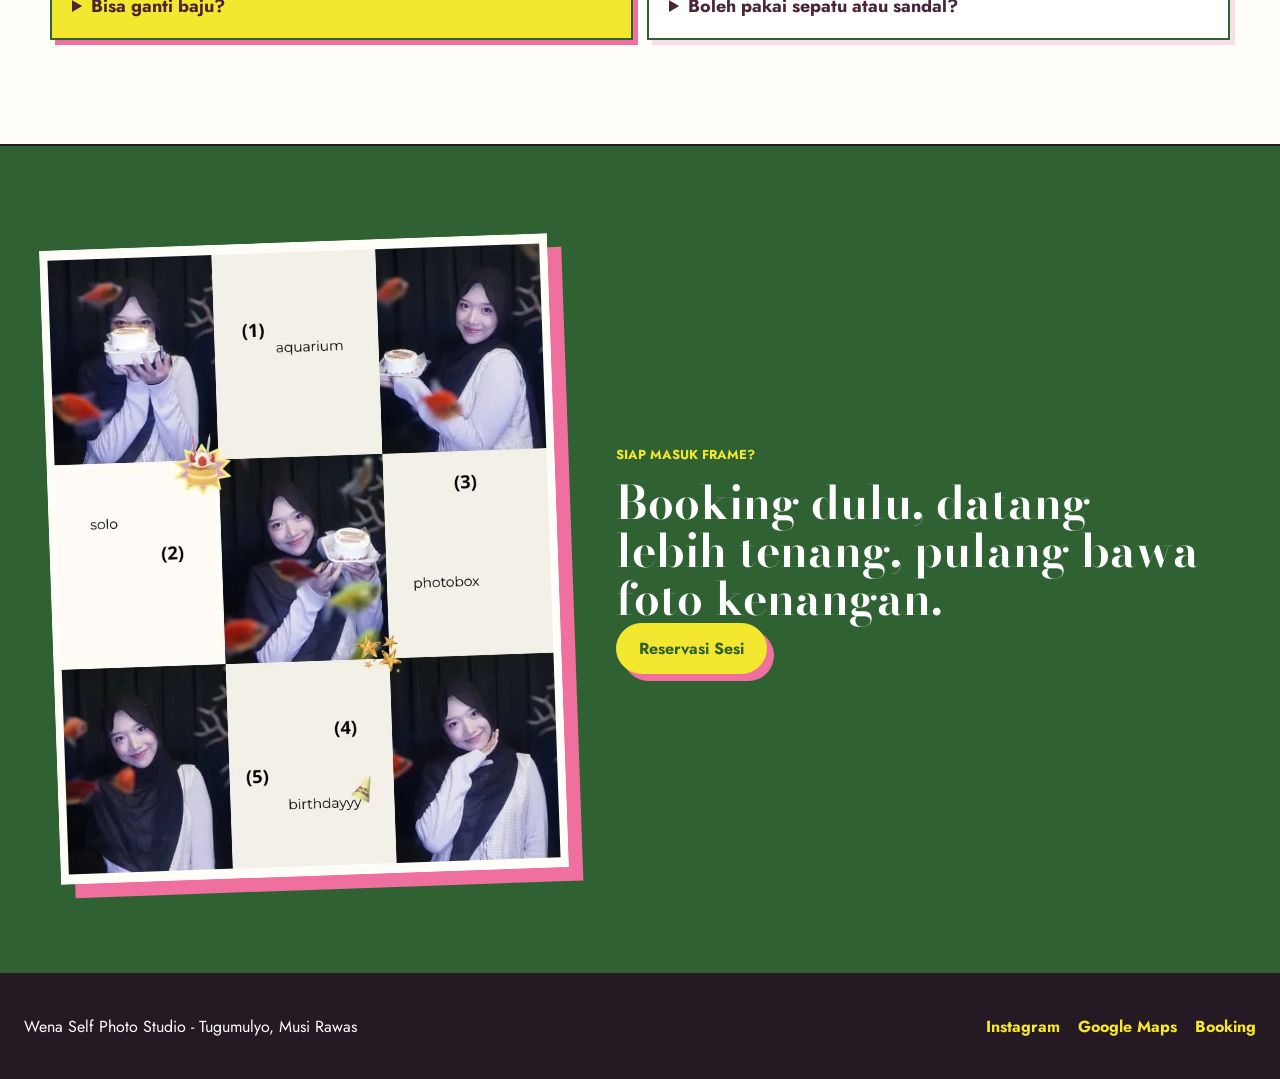
==== commit 3fc7496b: "change SEO 1" ====
--- a/index.html
+++ b/index.html
@@ -3,18 +3,26 @@
   <head>
     <meta charset="utf-8">
     <meta name="viewport" content="width=device-width, initial-scale=1">
-    <title>Wena Self Photo Studio Tugumulyo | Studio Foto, Photobox, Aquabox</title>
+    <title>Wena Self Photo Studio Tugumulyo | Photobox & Aquabox</title>
     <meta
       name="description"
       content="Wena Self Photo Studio di Tugumulyo, Musi Rawas. Foto sendiri pakai remote foto, retake sepuasnya, latar estetik, softcopy gratis, dan cetak foto."
     >
     <meta name="robots" content="index, follow">
+    <meta
+      name="keywords"
+      content="Wena Self Photo Studio, studio foto Tugumulyo, self photo studio Musi Rawas, photobox Musi Rawas, aquabox Tugumulyo"
+    >
+    <meta name="geo.region" content="ID-SS">
+    <meta name="geo.placename" content="Tugumulyo, Musi Rawas, Sumatera Selatan">
+    <meta name="geo.position" content="-3.1820559;102.9475669">
+    <meta name="ICBM" content="-3.1820559, 102.9475669">
     <meta name="theme-color" content="#f4e72f">
     <link rel="canonical" href="https://wena.my.id/">
     <meta property="og:type" content="website">
     <meta property="og:url" content="https://wena.my.id/">
     <meta property="og:site_name" content="Wena Self Photo Studio">
-    <meta property="og:title" content="Wena Self Photo Studio Tugumulyo">
+    <meta property="og:title" content="Wena Self Photo Studio Tugumulyo | Photobox & Aquabox">
     <meta
       property="og:description"
       content="Studio self photo di Tugumulyo untuk solo, couple, bestie, ulang tahun, photobox, dan aquabox. Booking Wena lewat link resmi."
@@ -22,7 +30,7 @@
     <meta property="og:image" content="https://wena.my.id/assets/images/wena-friends-group-clean.webp">
     <meta property="og:locale" content="id_ID">
     <meta name="twitter:card" content="summary_large_image">
-    <meta name="twitter:title" content="Wena Self Photo Studio Tugumulyo">
+    <meta name="twitter:title" content="Wena Self Photo Studio Tugumulyo | Photobox & Aquabox">
     <meta
       name="twitter:description"
       content="Studio self photo, photobox, dan aquabox di Tugumulyo, Musi Rawas. Booking Wena lewat link resmi."
@@ -145,7 +153,8 @@
             },
             "sameAs": [
               "https://www.instagram.com/wena.selfphoto/",
-              "https://linktr.ee/wenastudiofoto"
+              "https://linktr.ee/wenastudiofoto",
+              "https://www.google.com/maps/place/Wena+Self+Photo+Studio/@-3.1822273,102.9453031,17z/data=!4m6!3m5!1s0x8f5e73d27426d523:0xd4e4910b44405ffa!8m2!3d-3.1820559!4d102.9475669!16s%2Fg%2F11svp9_5lz"
             ]
           },
           {
@@ -162,7 +171,7 @@
             "@type": "WebPage",
             "@id": "https://wena.my.id/#webpage",
             "url": "https://wena.my.id/",
-            "name": "Wena Self Photo Studio Tugumulyo | Studio Foto, Photobox, Aquabox",
+            "name": "Wena Self Photo Studio Tugumulyo | Photobox & Aquabox",
             "description": "Wena Self Photo Studio di Tugumulyo, Musi Rawas. Foto sendiri pakai remote foto, retake sepuasnya, latar estetik, softcopy gratis, dan cetak foto.",
             "isPartOf": {
               "@id": "https://wena.my.id/#website"
@@ -186,7 +195,7 @@
     <header class="site-header" data-header>
       <a class="brand-mark" href="#top" aria-label="Beranda Wena Self Photo Studio">
         <span class="brand-mark__logo">
-          <img src="assets/images/wena-logo-cropped.webp" alt="" width="620" height="460" decoding="async">
+          <img src="assets/images/wena-logo-header.webp" alt="Logo Wena Self Photo Studio" width="172" height="128" decoding="async">
         </span>
         <span class="brand-mark__text">Self Photo Studio</span>
       </a>
@@ -206,13 +215,38 @@
       <section class="hero" id="top" aria-labelledby="hero-title">
         <div class="hero__media" aria-hidden="true">
           <figure class="hero-photo hero-photo--main">
-            <img src="assets/images/wena-friends-group-clean.webp" alt="" width="720" height="695" fetchpriority="high" decoding="async">
+            <img
+              src="assets/images/wena-friends-group-clean.webp"
+              srcset="assets/images/wena-friends-group-clean-420.webp 420w, assets/images/wena-friends-group-clean.webp 720w"
+              sizes="(max-width: 620px) calc(100vw - 36px), 45vw"
+              alt="Foto grup teman di Wena Self Photo Studio Tugumulyo"
+              width="720"
+              height="695"
+              fetchpriority="high"
+              decoding="async"
+            >
           </figure>
           <figure class="hero-photo hero-photo--aquabox">
-            <img src="assets/images/wena-aquabox-photobooth.webp" alt="" width="720" height="535" decoding="async">
+            <img
+              src="assets/images/wena-aquabox-photobooth.webp"
+              srcset="assets/images/wena-aquabox-photobooth-420.webp 420w, assets/images/wena-aquabox-photobooth.webp 720w"
+              sizes="20vw"
+              alt="Aquabox photobooth Wena di Tugumulyo"
+              width="720"
+              height="509"
+              decoding="async"
+            >
           </figure>
           <figure class="hero-photo hero-photo--strip">
-            <img src="assets/images/wena-self-photo-strip.webp" alt="" width="720" height="960" decoding="async">
+            <img
+              src="assets/images/wena-self-photo-strip.webp"
+              srcset="assets/images/wena-self-photo-strip-320.webp 320w, assets/images/wena-self-photo-strip-540.webp 540w, assets/images/wena-self-photo-strip.webp 720w"
+              sizes="(max-width: 620px) 82px, 14vw"
+              alt="Hasil cetak foto strip Wena Self Photo Studio"
+              width="720"
+              height="955"
+              decoding="async"
+            >
           </figure>
           <p class="hero__price"><span>Mulai dari</span><strong>Rp35K</strong></p>
           <p class="hero__photo-note">Foto sendiri, hasilnya tetap kamu.</p>
@@ -291,42 +325,96 @@
         </div>
         <div class="gallery-showcase">
           <figure class="gallery-feature">
-            <img src="assets/images/wena-self-photo-strip.webp" alt="Hasil cetak self photo strip dari Wena Studio" width="720" height="960" loading="lazy" decoding="async">
+            <img
+              src="assets/images/wena-self-photo-strip.webp"
+              srcset="assets/images/wena-self-photo-strip-320.webp 320w, assets/images/wena-self-photo-strip-540.webp 540w, assets/images/wena-self-photo-strip.webp 720w"
+              sizes="(max-width: 620px) calc(100vw - 36px), (max-width: 900px) calc((100vw - 64px) / 2), 372px"
+              alt="Hasil cetak self photo strip dari Wena Studio"
+              width="720"
+              height="955"
+              loading="lazy"
+              decoding="async"
+            >
             <figcaption>
               <span>Hasil Cetak</span>
               Foto strip yang bisa langsung dibawa pulang sebagai kenangan kecil dari sesi Wena.
             </figcaption>
           </figure>
           <figure class="gallery-story gallery-story--tall">
-            <img src="assets/images/wena-friends-group-clean.webp" alt="Foto grup teman di Wena Self Photo Studio" width="720" height="695" loading="lazy" decoding="async">
+            <img
+              src="assets/images/wena-friends-group-clean.webp"
+              srcset="assets/images/wena-friends-group-clean-420.webp 420w, assets/images/wena-friends-group-clean.webp 720w"
+              sizes="(max-width: 620px) calc(100vw - 36px), (max-width: 900px) calc((100vw - 64px) / 2), 372px"
+              alt="Foto grup teman di Wena Self Photo Studio"
+              width="720"
+              height="695"
+              loading="lazy"
+              decoding="async"
+            >
             <figcaption>
               <span>Bestie & Grup</span>
               Cocok buat sahabat, keluarga kecil, ulang tahun, atau momen rame-rame.
             </figcaption>
           </figure>
           <figure class="gallery-story">
-            <img src="assets/images/wena-aquabox-photobooth.webp" alt="Sesi aquabox di Wena Self Photo Studio" width="720" height="509" loading="lazy" decoding="async">
+            <img
+              src="assets/images/wena-aquabox-photobooth.webp"
+              srcset="assets/images/wena-aquabox-photobooth-420.webp 420w, assets/images/wena-aquabox-photobooth.webp 720w"
+              sizes="(max-width: 620px) calc(100vw - 36px), (max-width: 900px) calc((100vw - 64px) / 2), 372px"
+              alt="Sesi aquabox di Wena Self Photo Studio"
+              width="720"
+              height="509"
+              loading="lazy"
+              decoding="async"
+            >
             <figcaption>
               <span>Aquabox</span>
               Konsep aquarium photobooth yang paling beda buat konten dan kenangan.
             </figcaption>
           </figure>
           <figure class="gallery-story">
-            <img src="assets/images/wena-soft-pose-collection.webp" alt="Koleksi pose lembut di Wena Studio" width="720" height="900" loading="lazy" decoding="async">
+            <img
+              src="assets/images/wena-soft-pose-collection.webp"
+              srcset="assets/images/wena-soft-pose-collection-420.webp 420w, assets/images/wena-soft-pose-collection.webp 720w"
+              sizes="(max-width: 620px) calc(100vw - 36px), (max-width: 900px) calc((100vw - 64px) / 2), 372px"
+              alt="Koleksi pose lembut di Wena Studio"
+              width="720"
+              height="900"
+              loading="lazy"
+              decoding="async"
+            >
             <figcaption>
               <span>Pose Lembut</span>
               Referensi pose lembut untuk solo, gaya hijab, atau foto personal.
             </figcaption>
           </figure>
           <figure class="gallery-story gallery-story--photobox">
-            <img src="assets/images/wena-photobox-print.webp" alt="Hasil cetak photobox dari Wena Studio" width="720" height="810" loading="lazy" decoding="async">
+            <img
+              src="assets/images/wena-photobox-print.webp"
+              srcset="assets/images/wena-photobox-print-420.webp 420w, assets/images/wena-photobox-print.webp 720w"
+              sizes="(max-width: 620px) calc(100vw - 36px), (max-width: 900px) calc((100vw - 64px) / 2), 372px"
+              alt="Hasil cetak photobox dari Wena Studio"
+              width="720"
+              height="810"
+              loading="lazy"
+              decoding="async"
+            >
             <figcaption>
               <span>Photobox</span>
               Hasil cetak yang siap dibawa pulang dan dibagikan.
             </figcaption>
           </figure>
           <figure class="gallery-story">
-            <img src="assets/images/wena-couple-self-photo.webp" alt="Sesi foto couple di Wena Studio" width="720" height="1280" loading="lazy" decoding="async">
+            <img
+              src="assets/images/wena-couple-self-photo.webp"
+              srcset="assets/images/wena-couple-self-photo-420.webp 420w, assets/images/wena-couple-self-photo.webp 720w"
+              sizes="(max-width: 620px) calc(100vw - 36px), (max-width: 900px) calc((100vw - 64px) / 2), 372px"
+              alt="Sesi foto couple di Wena Studio"
+              width="720"
+              height="1280"
+              loading="lazy"
+              decoding="async"
+            >
             <figcaption>
               <span>Couple</span>
               Ruang privat bikin pose berdua jadi lebih santai.
@@ -497,16 +585,45 @@
               <dd><a href="https://www.instagram.com/wena.selfphoto/" target="_blank" rel="noopener">@wena.selfphoto</a></dd>
             </div>
           </dl>
-          <div class="location-map">
-            <iframe
-              title="Peta lokasi Wena Self Photo Studio di Tugumulyo"
-              src="https://www.google.com/maps?q=-3.1820559,102.9475669&amp;z=17&amp;output=embed"
-              width="900"
-              height="420"
-              loading="lazy"
-              referrerpolicy="strict-origin-when-cross-origin"
-              allowfullscreen
-            ></iframe>
+          <div class="location-map" aria-label="Ringkasan lokasi Wena Self Photo Studio">
+            <div class="map-poster">
+              <span>Google Maps</span>
+              <h3>Wena Self Photo Studio</h3>
+              <p>G1, Mataram, Kecamatan Tugumulyo, Kabupaten Musi Rawas, Sumatera Selatan 31662.</p>
+              <a
+                class="button location-map-link"
+                href="https://www.google.com/maps/place/Wena+Self+Photo+Studio/@-3.1822273,102.9453031,17z/data=!4m6!3m5!1s0x8f5e73d27426d523:0xd4e4910b44405ffa!8m2!3d-3.1820559!4d102.9475669!16s%2Fg%2F11svp9_5lz"
+                target="_blank"
+                rel="noopener"
+              >Lihat rute di Google Maps</a>
+            </div>
+          </div>
+        </div>
+      </section>
+
+      <section class="section area-section" id="area" aria-labelledby="area-title">
+        <div class="area-grid">
+          <div>
+            <p class="eyebrow">Area sekitar Wena</p>
+            <h2 id="area-title">Studio foto Tugumulyo untuk self photo, photobox, dan aquabox.</h2>
+          </div>
+          <div class="area-copy">
+            <p>
+              Wena Self Photo Studio melayani pengunjung dari Tugumulyo, Musi Rawas,
+              Lubuklinggau, Megang Sakti, Purwodadi, dan area sekitar yang ingin foto mandiri
+              tanpa fotografer di dalam ruangan.
+            </p>
+            <p>
+              Kalau kamu mencari self photo studio di Musi Rawas, photobox Musi Rawas, atau
+              aquabox Tugumulyo untuk foto solo, couple, bestie, keluarga kecil, dan ulang tahun,
+              Wena bisa jadi pilihan yang dekat dan gampang di-booking.
+            </p>
+            <ul class="area-list" aria-label="Layanan dan area Wena">
+              <li>Studio foto Tugumulyo</li>
+              <li>Self photo studio Musi Rawas</li>
+              <li>Photobox dekat Lubuklinggau</li>
+              <li>Aquabox Tugumulyo</li>
+            </ul>
           </div>
         </div>
       </section>
@@ -553,7 +670,16 @@
       </section>
 
       <section class="final-cta" aria-labelledby="final-cta-title">
-        <img src="assets/images/wena-session-packages.webp" alt="Kolase pilihan sesi dan paket foto Wena Studio" width="720" height="900" loading="lazy" decoding="async">
+        <img
+          src="assets/images/wena-session-packages.webp"
+          srcset="assets/images/wena-session-packages-420.webp 420w, assets/images/wena-session-packages.webp 720w"
+          sizes="(max-width: 900px) min(480px, 92vw), 44vw"
+          alt="Kolase pilihan sesi dan paket foto Wena Studio"
+          width="720"
+          height="900"
+          loading="lazy"
+          decoding="async"
+        >
         <div>
           <p class="eyebrow">Siap masuk frame?</p>
           <h2 id="final-cta-title">Booking dulu, datang lebih tenang, pulang bawa foto kenangan.</h2>
@@ -566,10 +692,11 @@
       <p>Wena Self Photo Studio - Tugumulyo, Musi Rawas</p>
       <div>
         <a href="https://www.instagram.com/wena.selfphoto/" target="_blank" rel="noopener">Instagram</a>
+        <a href="https://www.google.com/maps/place/Wena+Self+Photo+Studio/@-3.1822273,102.9453031,17z/data=!4m6!3m5!1s0x8f5e73d27426d523:0xd4e4910b44405ffa!8m2!3d-3.1820559!4d102.9475669!16s%2Fg%2F11svp9_5lz" target="_blank" rel="noopener">Google Maps</a>
         <a href="https://linktr.ee/wenastudiofoto" target="_blank" rel="noopener">Booking</a>
       </div>
     </footer>
 
-    <script src="script.js"></script>
+    <script src="script.js" defer></script>
   </body>
 </html>
--- a/styles.css
+++ b/styles.css
@@ -584,6 +584,7 @@
 .price-section,
 .booking-section,
 .location-section,
+.area-section,
 .faq-section {
   position: relative;
   overflow: hidden;
@@ -595,6 +596,7 @@
 .price-section::before,
 .booking-section::before,
 .location-section::before,
+.area-section::before,
 .faq-section::before {
   position: absolute;
   top: 34px;
@@ -612,7 +614,8 @@
 .price-section::before { content: "04"; color: rgba(47, 97, 51, 0.1); }
 .booking-section::before { content: "05"; color: rgba(47, 97, 51, 0.09); }
 .location-section::before { content: "06"; color: rgba(244, 231, 47, 0.16); }
-.faq-section::before { content: "07"; color: rgba(239, 111, 159, 0.1); }
+.area-section::before { content: "07"; color: rgba(47, 97, 51, 0.09); }
+.faq-section::before { content: "08"; color: rgba(239, 111, 159, 0.1); }
 
 .studio-section {
   width: 100%;
@@ -1240,19 +1243,54 @@
 
 .location-map {
   grid-column: 1 / -1;
-  min-height: 340px;
   overflow: hidden;
   border: 2px solid var(--color-ink);
   border-radius: 0;
-  background: var(--color-mist);
-}
-
-.location-map iframe {
-  display: block;
-  width: 100%;
-  height: 100%;
-  min-height: 340px;
-  border: 0;
+  background:
+    linear-gradient(90deg, rgba(47, 97, 51, 0.08) 1px, transparent 1px),
+    linear-gradient(0deg, rgba(47, 97, 51, 0.08) 1px, transparent 1px),
+    var(--color-brand-yellow);
+  background-size: 34px 34px;
+}
+
+.map-poster {
+  display: grid;
+  gap: 12px;
+  min-height: 300px;
+  align-content: end;
+  padding: 34px;
+  background:
+    linear-gradient(135deg, transparent 0 58%, rgba(239, 111, 159, 0.72) 58% 64%, transparent 64%),
+    radial-gradient(circle at 20% 22%, rgba(255, 253, 247, 0.85) 0 10px, transparent 11px),
+    radial-gradient(circle at 78% 30%, rgba(255, 253, 247, 0.85) 0 7px, transparent 8px);
+}
+
+.map-poster span {
+  width: fit-content;
+  border: 2px solid var(--color-brand-green);
+  background: #fffdf7;
+  color: var(--color-brand-green);
+  padding: 7px 11px;
+  font-size: 12px;
+  font-weight: 800;
+  text-transform: uppercase;
+}
+
+.map-poster h3 {
+  max-width: 520px;
+  color: var(--color-brand-green);
+  font-size: 34px;
+}
+
+.map-poster p {
+  max-width: 620px;
+  margin: 0;
+  color: var(--color-ink);
+  font-weight: 600;
+}
+
+.map-poster .button {
+  width: fit-content;
 }
 
 .hours-list {
@@ -1282,6 +1320,61 @@
   min-height: 44px;
   align-items: center;
   margin-block: -10px;
+}
+
+.area-section {
+  width: 100%;
+  max-width: none;
+  padding: 104px var(--space-page);
+  border-top: 2px solid var(--color-ink);
+  border-bottom: 2px solid var(--color-brand-green);
+  background: #fffdf7;
+}
+
+.area-section > * {
+  width: min(var(--container), 100%);
+  margin-left: auto;
+  margin-right: auto;
+}
+
+.area-grid {
+  display: grid;
+  grid-template-columns: 0.9fr 1.1fr;
+  gap: 38px;
+  align-items: start;
+}
+
+.area-grid h2 {
+  max-width: 660px;
+}
+
+.area-copy {
+  display: grid;
+  gap: 16px;
+  color: var(--color-muted);
+  font-size: 18px;
+}
+
+.area-copy p {
+  margin: 0;
+}
+
+.area-list {
+  display: flex;
+  flex-wrap: wrap;
+  gap: 10px;
+  margin: 8px 0 0;
+  padding: 0;
+  list-style: none;
+}
+
+.area-list li {
+  border: 2px solid var(--color-brand-green);
+  background: var(--color-brand-yellow);
+  color: var(--color-brand-green);
+  padding: 9px 12px;
+  font-size: 13px;
+  font-weight: 800;
 }
 
 .faq-list {
@@ -1455,6 +1548,7 @@
   .studio-layout,
   .booking-panel,
   .location-card,
+  .area-grid,
   .final-cta {
     grid-template-columns: 1fr;
   }
@@ -1464,6 +1558,7 @@
   .price-section,
   .booking-section,
   .location-section,
+  .area-section,
   .faq-section {
     padding-top: 84px;
     padding-bottom: 84px;
@@ -1475,6 +1570,7 @@
   .price-section::before,
   .booking-section::before,
   .location-section::before,
+  .area-section::before,
   .faq-section::before {
     top: 28px;
     font-size: 76px;
@@ -1694,6 +1790,7 @@
   .price-section,
   .booking-section,
   .location-section,
+  .area-section,
   .faq-section {
     padding: 72px var(--space-page);
   }
@@ -1704,6 +1801,7 @@
   .price-section::before,
   .booking-section::before,
   .location-section::before,
+  .area-section::before,
   .faq-section::before {
     display: none;
   }
@@ -1711,6 +1809,7 @@
   .feature-grid,
   .session-grid,
   .price-layout,
+  .area-grid,
   .gallery-grid {
     grid-template-columns: 1fr;
   }
@@ -1792,9 +1891,13 @@
     padding: 24px;
   }
 
-  .location-map,
-  .location-map iframe {
+  .map-poster {
     min-height: 280px;
+    padding: 24px;
+  }
+
+  .map-poster h3 {
+    font-size: 28px;
   }
 
   .final-cta {
